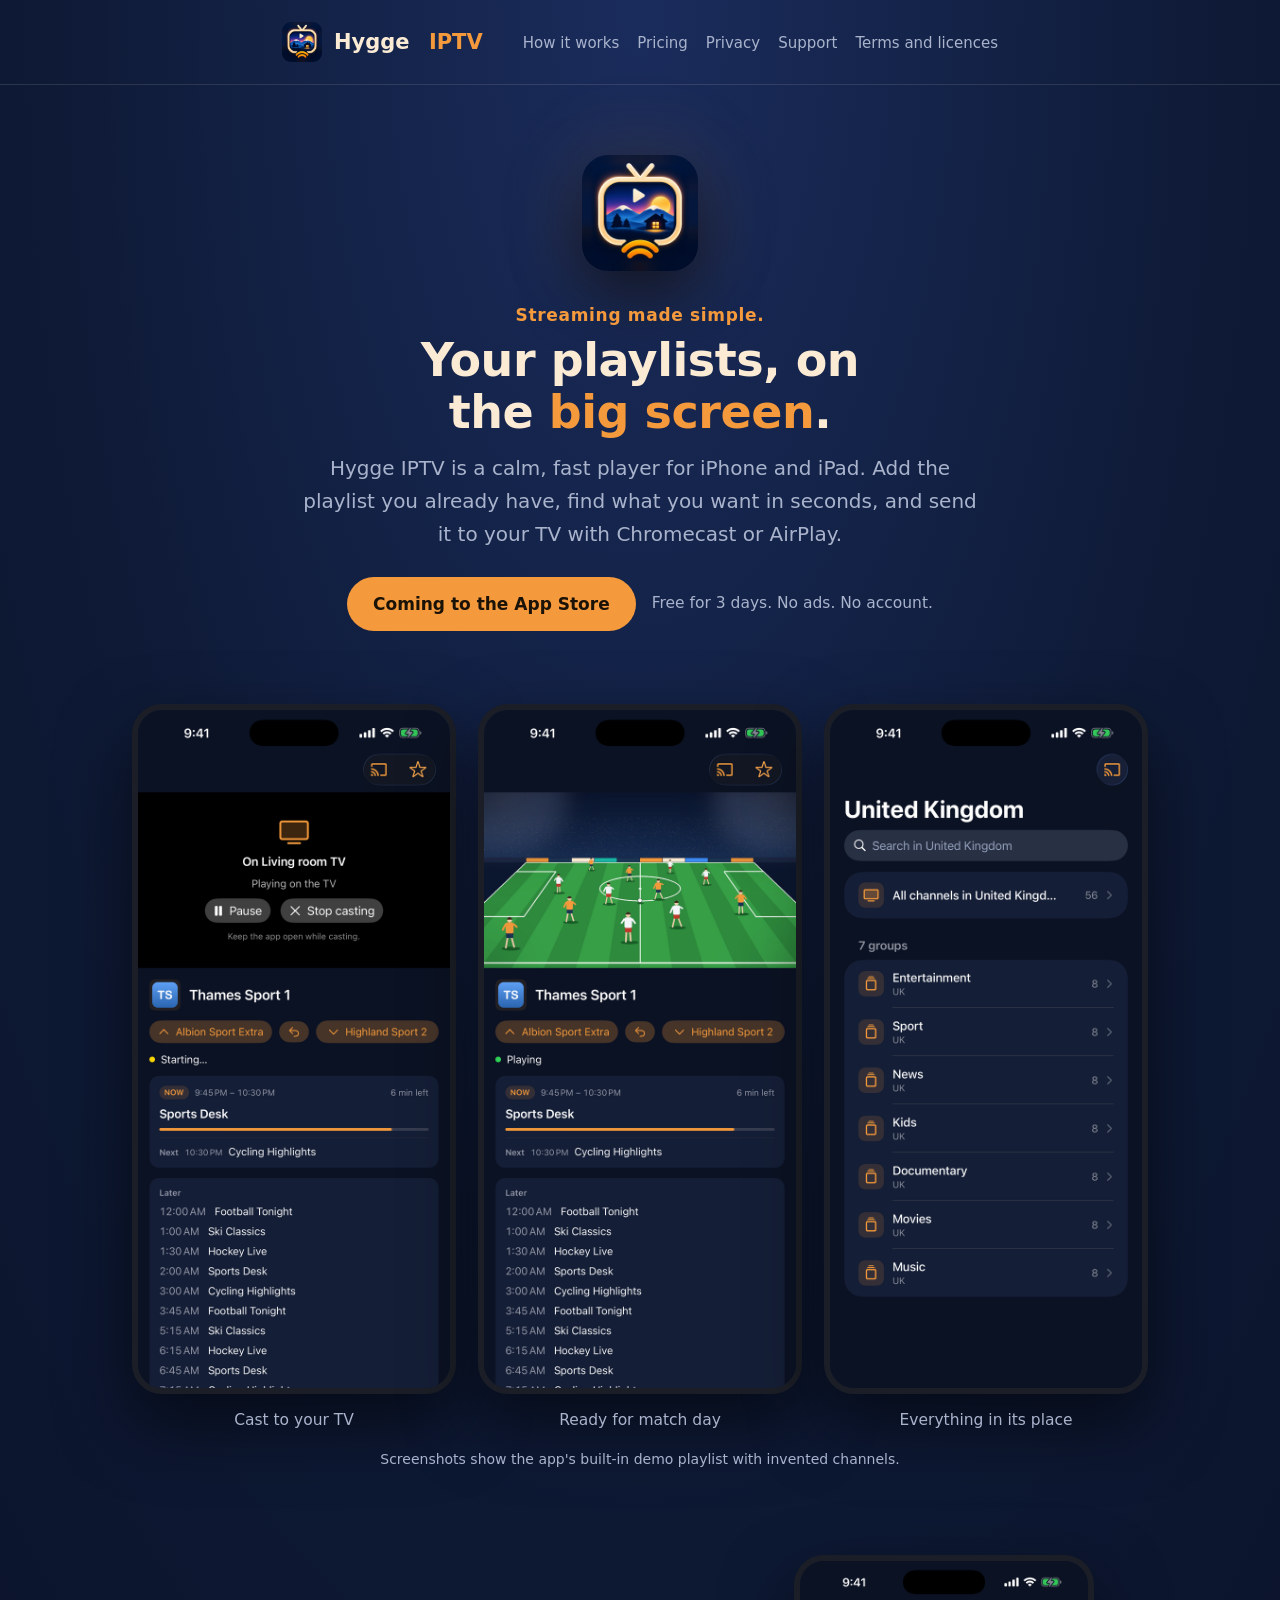
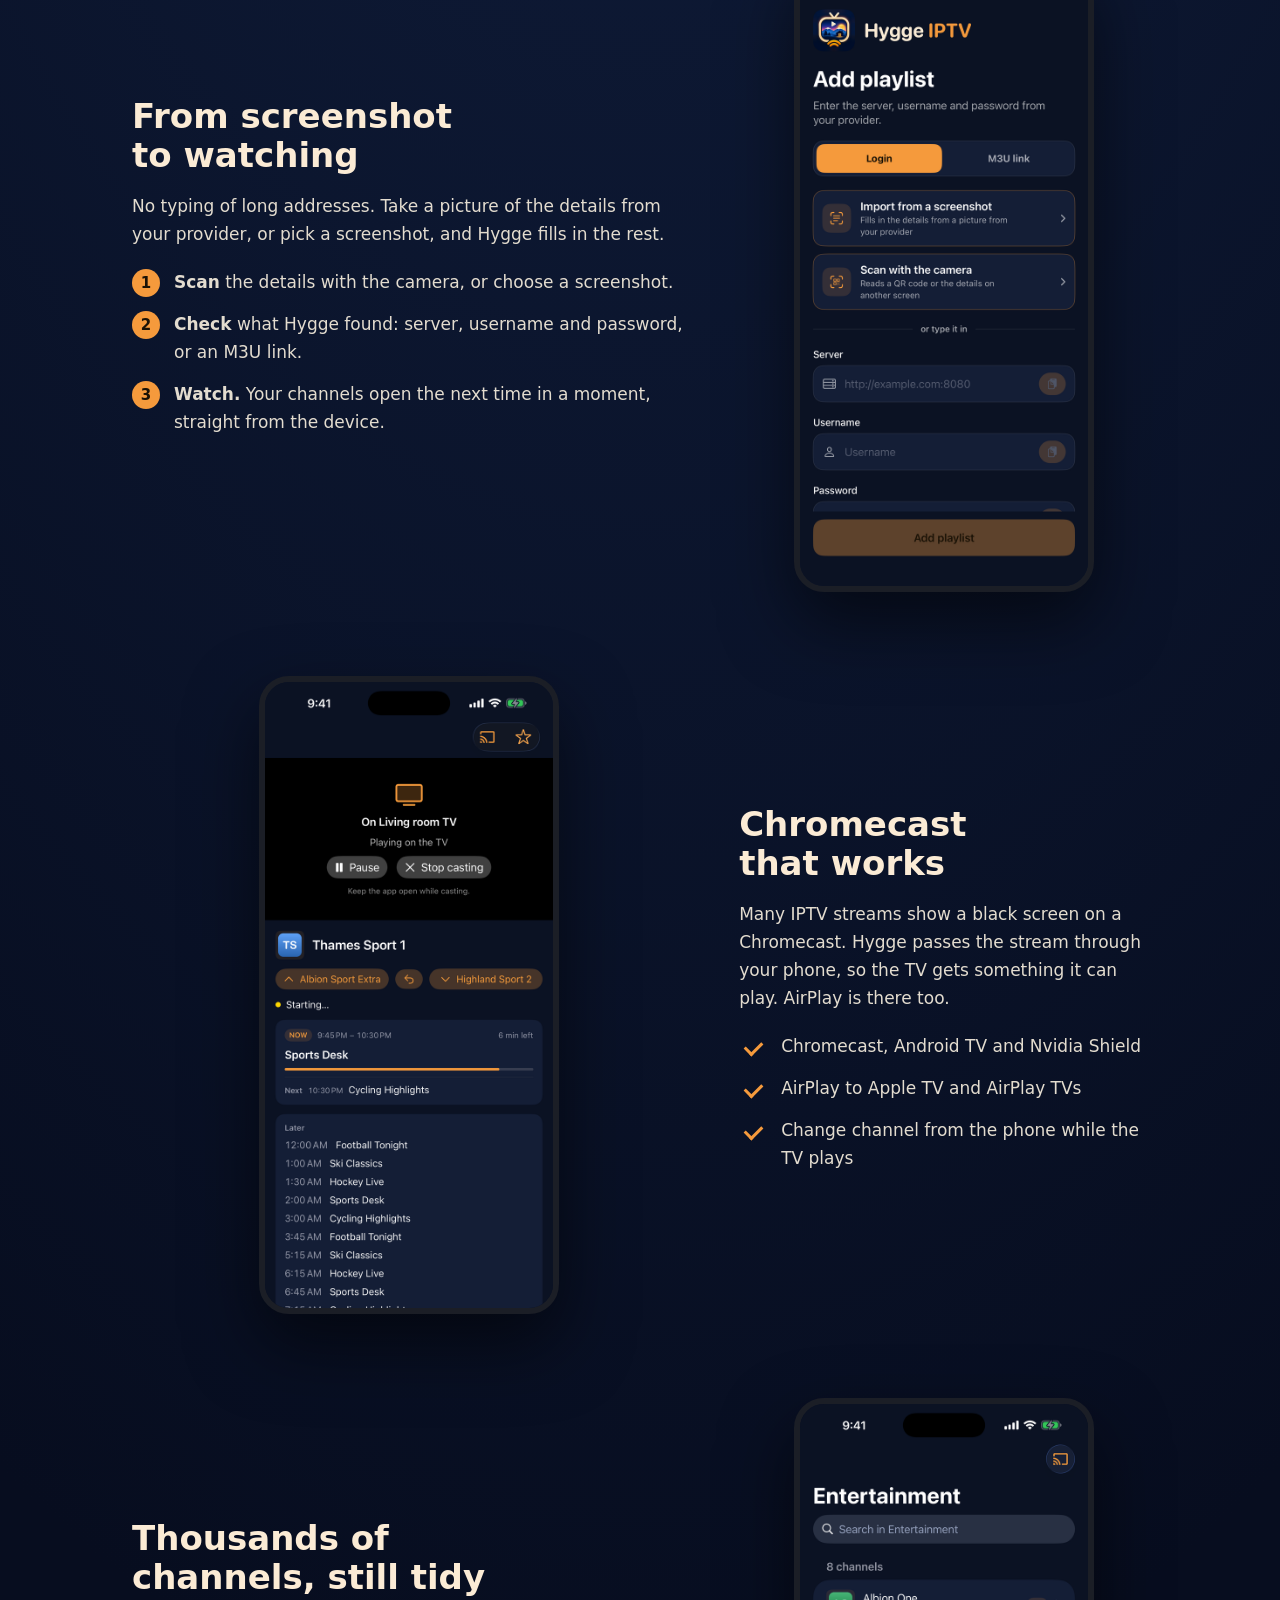
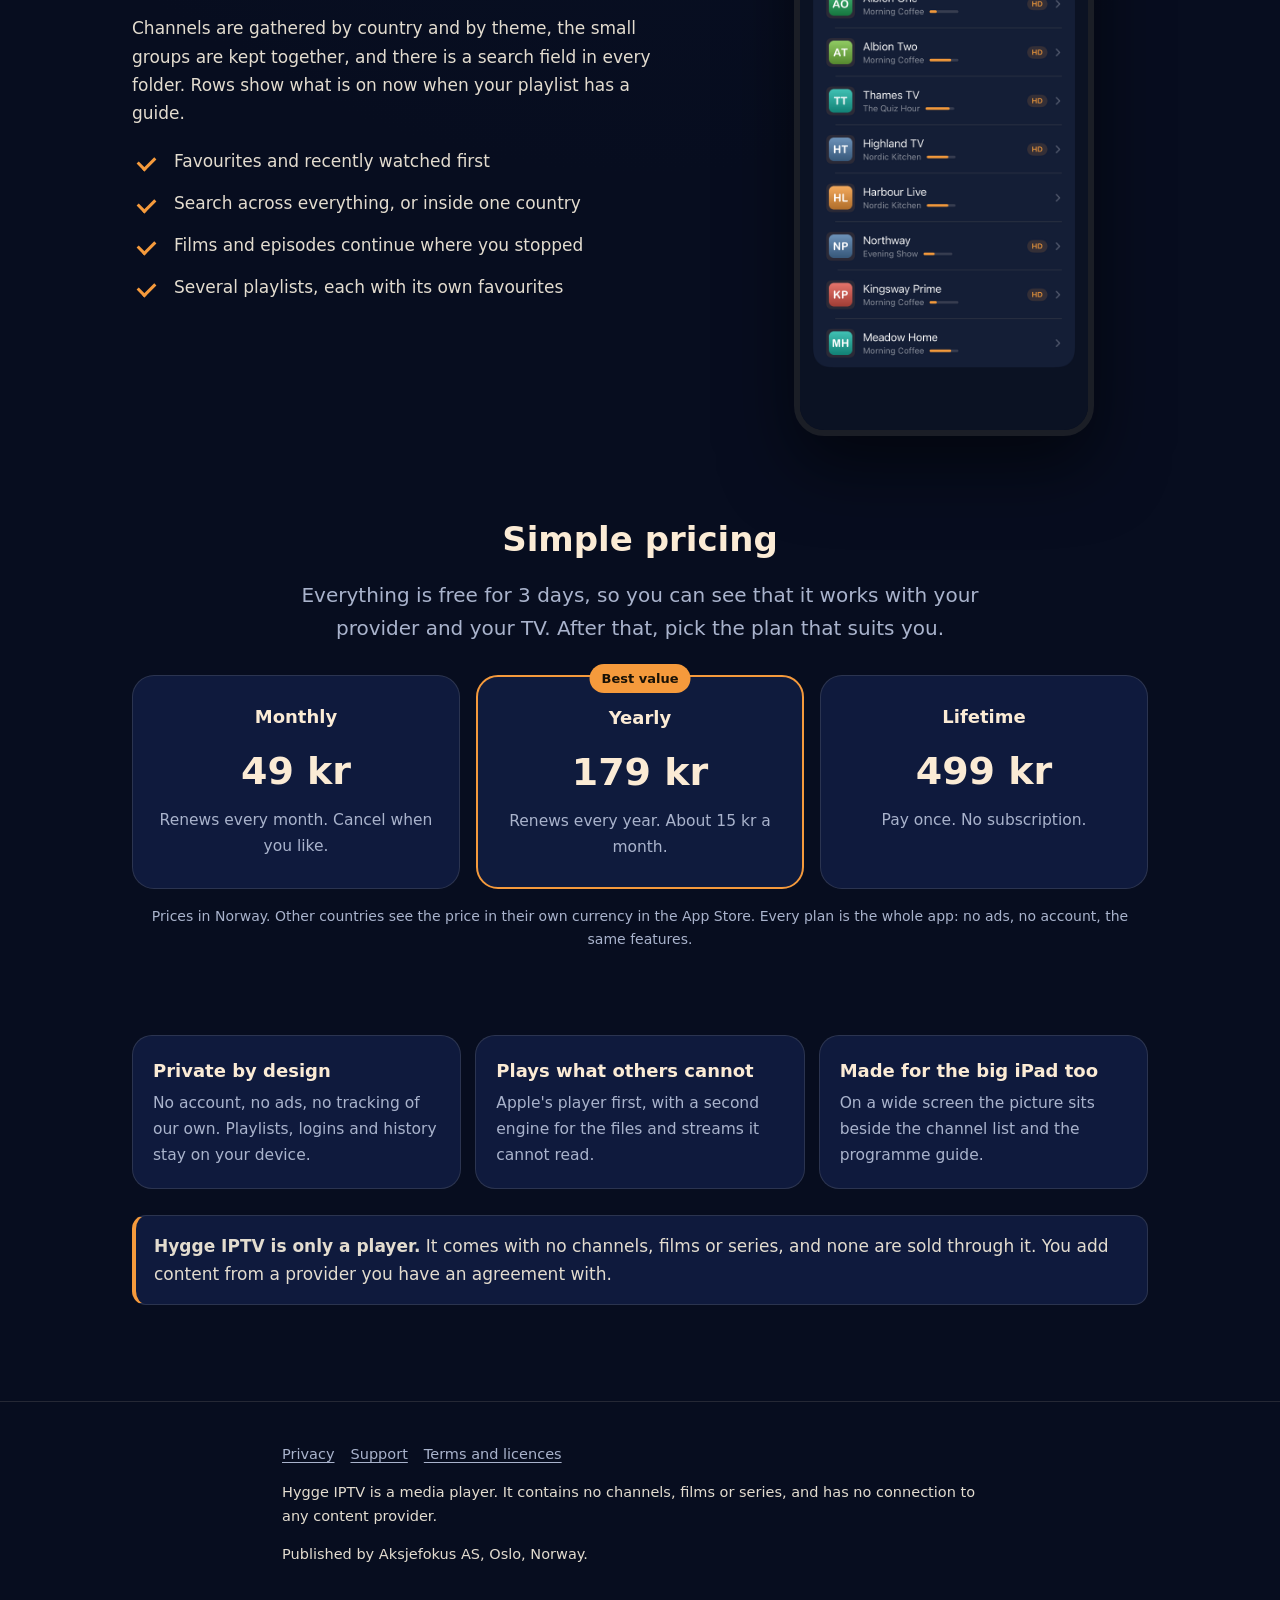
==== index.html @ 083edc0f "Product page with screenshots, setup, casting and pricing; privacy page lists every connection" ====
<!doctype html>
<html lang="en">
<head>
<meta charset="utf-8">
<meta name="viewport" content="width=device-width, initial-scale=1">
<title>Hygge IPTV – IPTV player for iPhone and iPad with Chromecast and AirPlay</title>
<meta name="description" content="A calm, fast IPTV player for your own M3U playlists and provider logins. Chromecast that works, AirPlay, programme guide, import from a screenshot. Free for 3 days, no ads, no account.">
<meta name="theme-color" content="#0e1a36">
<link rel="icon" href="assets/favicon.png">
<link rel="apple-touch-icon" href="assets/apple-touch-icon.png">
<link rel="stylesheet" href="style.css">
</head>
<body>
<header><div class="wrap">
  <a class="brand" href="index.html"><img src="assets/icon-512.png" alt="">Hygge&nbsp;<span>IPTV</span></a>
  <nav><a href="index.html#setup">How it works</a><a href="index.html#pricing">Pricing</a><a href="privacy.html">Privacy</a><a href="support.html">Support</a><a href="terms.html">Terms and licences</a></nav>
</div></header>
<main><div class="wrap wide">
<section class="hero">
  <img class="appicon" src="assets/icon-512.png" alt="Hygge IPTV app icon: an old TV showing a cabin with a lit window under mountains">
  <p class="kicker">Streaming made simple.</p>
  <h1>Your playlists, on the <span>big screen</span>.</h1>
  <p class="lead">Hygge IPTV is a calm, fast player for iPhone and iPad. Add the playlist you already have, find what you want in seconds, and send it to your TV with Chromecast or AirPlay.</p>
  <p class="cta"><span class="button">Coming to the App Store</span><span class="aside">Free for 3 days. No ads. No account.</span></p>
</section>

<section class="phones" aria-label="Screenshots from the app">
  <figure><img src="assets/shots/cast.png" alt="The player while a channel is playing on a TV through Chromecast" loading="lazy"><figcaption>Cast to your TV</figcaption></figure>
  <figure><img src="assets/shots/player.png" alt="The player with what is on now, the channels before and after, and the programme list" loading="lazy"><figcaption>Ready for match day</figcaption></figure>
  <figure><img src="assets/shots/home.png" alt="The home screen with favourites, recently watched, countries and themes" loading="lazy"><figcaption>Everything in its place</figcaption></figure>
</section>
<p class="fineprint">Screenshots show the app's built-in demo playlist with invented channels.</p>

<section class="band" id="setup">
  <div class="text">
    <h2>From screenshot to watching</h2>
    <p>No typing of long addresses. Take a picture of the details from your provider, or pick a screenshot, and Hygge fills in the rest.</p>
    <ol class="steps">
      <li><strong>Scan</strong> the details with the camera, or choose a screenshot.</li>
      <li><strong>Check</strong> what Hygge found: server, username and password, or an M3U link.</li>
      <li><strong>Watch.</strong> Your channels open the next time in a moment, straight from the device.</li>
    </ol>
  </div>
  <figure class="phone"><img src="assets/shots/add.png" alt="The add-playlist screen with import from a screenshot and from the camera" loading="lazy"></figure>
</section>

<section class="band reverse" id="cast">
  <div class="text">
    <h2>Chromecast that works</h2>
    <p>Many IPTV streams show a black screen on a Chromecast. Hygge passes the stream through your phone, so the TV gets something it can play. AirPlay is there too.</p>
    <ul class="ticks">
      <li>Chromecast, Android TV and Nvidia Shield</li>
      <li>AirPlay to Apple TV and AirPlay TVs</li>
      <li>Change channel from the phone while the TV plays</li>
    </ul>
  </div>
  <figure class="phone"><img src="assets/shots/cast.png" alt="The cast panel: playing on the living room TV" loading="lazy"></figure>
</section>

<section class="band" id="find">
  <div class="text">
    <h2>Thousands of channels, still tidy</h2>
    <p>Channels are gathered by country and by theme, the small groups are kept together, and there is a search field in every folder. Rows show what is on now when your playlist has a guide.</p>
    <ul class="ticks">
      <li>Favourites and recently watched first</li>
      <li>Search across everything, or inside one country</li>
      <li>Films and episodes continue where you stopped</li>
      <li>Several playlists, each with its own favourites</li>
    </ul>
  </div>
  <figure class="phone"><img src="assets/shots/country.png" alt="A country folder with its groups and a search field" loading="lazy"></figure>
</section>

<section id="pricing">
  <h2 class="center">Simple pricing</h2>
  <p class="lead center">Everything is free for 3 days, so you can see that it works with your provider and your TV. After that, pick the plan that suits you.</p>
  <div class="plans">
    <div class="plan"><h3>Monthly</h3><p class="price">49 kr</p><p>Renews every month. Cancel when you like.</p></div>
    <div class="plan best"><span class="tag">Best value</span><h3>Yearly</h3><p class="price">179 kr</p><p>Renews every year. About 15 kr a month.</p></div>
    <div class="plan"><h3>Lifetime</h3><p class="price">499 kr</p><p>Pay once. No subscription.</p></div>
  </div>
  <p class="fineprint center">Prices in Norway. Other countries see the price in their own currency in the App Store. Every plan is the whole app: no ads, no account, the same features.</p>
</section>

<section class="cards">
  <div class="card"><h3>Private by design</h3><p>No account, no ads, no tracking of our own. Playlists, logins and history stay on your device.</p></div>
  <div class="card"><h3>Plays what others cannot</h3><p>Apple's player first, with a second engine for the files and streams it cannot read.</p></div>
  <div class="card"><h3>Made for the big iPad too</h3><p>On a wide screen the picture sits beside the channel list and the programme guide.</p></div>
</section>

<div class="note"><p><strong>Hygge IPTV is only a player.</strong> It comes with no channels, films or series, and none are sold through it. You add content from a provider you have an agreement with.</p></div>

</div></main>
<footer><div class="wrap">
  <p><a href="privacy.html">Privacy</a><a href="support.html">Support</a><a href="terms.html">Terms and licences</a></p>
  <p>Hygge IPTV is a media player. It contains no channels, films or series, and has no connection to any content provider.</p>
  <p>Published by Aksjefokus AS, Oslo, Norway.</p>
</div></footer>
</body>
</html>
---- style.css ----
/* Hygge IPTV website. Navy, cream and warm orange, as in the app icon. */
:root { --night: #070d1f; --navy: #0e1a36; --panel: #13224a; --cream: #fbebd5; --muted: #a9b3cc; --orange: #f59a3c; --line: rgba(251, 235, 213, 0.12); }
* { box-sizing: border-box; }
html { background: var(--night); }
body { margin: 0; color: var(--cream); background: radial-gradient(120% 70% at 50% 0%, #1a2c5c 0%, var(--navy) 38%, var(--night) 100%) no-repeat, var(--night);
       font: 17px/1.65 ui-rounded, "SF Pro Rounded", system-ui, -apple-system, "Segoe UI", Roboto, sans-serif; min-height: 100vh; }
a { color: var(--orange); text-decoration-thickness: 1px; text-underline-offset: 3px; }
.wrap { max-width: 760px; margin: 0 auto; padding: 0 22px; }
header { padding: 22px 0; border-bottom: 1px solid var(--line); }
header .wrap { display: flex; align-items: center; gap: 14px; flex-wrap: wrap; }
.brand { display: flex; align-items: center; gap: 12px; text-decoration: none; color: var(--cream); font-weight: 800; font-size: 21px; margin-right: auto; }
.brand img { width: 40px; height: 40px; border-radius: 22.5%; }
.brand span { color: var(--orange); }
nav a { color: var(--muted); text-decoration: none; margin-left: 18px; font-size: 15px; }
nav a:hover, nav a[aria-current] { color: var(--cream); }
main { padding: 44px 0 70px; }
h1 { font-size: clamp(32px, 6vw, 46px); line-height: 1.12; margin: 0 0 14px; letter-spacing: -0.01em; text-wrap: balance; }
h2 { font-size: 22px; margin: 38px 0 8px; }
p, li { color: #e3dccf; }
.lead { font-size: 20px; color: var(--muted); max-width: 34em; }
.hero { text-align: center; padding: 26px 0 8px; }
.hero img { width: 168px; height: 168px; border-radius: 22.5%; box-shadow: 0 24px 60px rgba(0, 0, 0, 0.55), 0 0 90px rgba(245, 154, 60, 0.16); }
.hero h1 span { color: var(--orange); }
.hero .lead { margin: 0 auto; }
.pill { display: inline-block; margin-top: 22px; padding: 9px 20px; border-radius: 999px; border: 1px solid var(--line); color: var(--muted); font-size: 15px; }
.cards { display: grid; grid-template-columns: repeat(auto-fit, minmax(220px, 1fr)); gap: 14px; margin-top: 40px; }
.card { background: rgba(19, 34, 74, 0.7); border: 1px solid var(--line); border-radius: 20px; padding: 20px; }
.card h3 { margin: 0 0 6px; font-size: 18px; color: var(--cream); }
.card p { margin: 0; font-size: 15.5px; color: var(--muted); }
.note { background: rgba(19, 34, 74, 0.7); border: 1px solid var(--line); border-left: 4px solid var(--orange); border-radius: 14px; padding: 16px 18px; margin: 26px 0; }
.note p { margin: 0; }
footer { border-top: 1px solid var(--line); padding: 26px 0 40px; color: var(--muted); font-size: 14.5px; }
footer a { color: var(--muted); margin-right: 16px; }
.updated { color: var(--muted); font-size: 15px; }

/* Product page */
.wide { max-width: 1060px; }
.hero .appicon { width: 116px; height: 116px; }
.kicker { color: var(--orange); font-weight: 700; letter-spacing: 0.04em; margin: 22px 0 6px; }
.hero h1 { max-width: 15em; margin-left: auto; margin-right: auto; }
.cta { margin-top: 26px; display: flex; gap: 16px; align-items: center; justify-content: center; flex-wrap: wrap; }
.button { background: var(--orange); color: #1a1206; font-weight: 800; padding: 13px 26px; border-radius: 999px; }
.aside { color: var(--muted); font-size: 15.5px; }
.center { text-align: center; margin-left: auto; margin-right: auto; }
.fineprint { color: var(--muted); font-size: 14px; }
.phones { display: grid; grid-template-columns: repeat(3, 1fr); gap: 22px; margin: 48px 0 10px; }
.phones figure, .phone { margin: 0; text-align: center; }
.phones img, .phone img { width: 100%; height: auto; border-radius: 30px; border: 6px solid #1b1e26; background: #1b1e26;
  box-shadow: 0 30px 70px rgba(0, 0, 0, 0.55); display: block; }
.phones figcaption { margin-top: 14px; color: var(--muted); font-size: 15.5px; }
.phones + .fineprint { text-align: center; }
section[id], .cards { margin-top: 84px; }
.band { display: grid; grid-template-columns: 1.15fr 0.85fr; gap: 54px; align-items: center; }
.band.reverse .text { order: 2; }
.band h2, #pricing h2 { font-size: clamp(26px, 4vw, 34px); line-height: 1.15; margin: 0 0 12px; text-wrap: balance; }
.band .phone { max-width: 300px; justify-self: center; }
.steps, .ticks { padding: 0; margin: 20px 0 0; list-style: none; }
.steps { counter-reset: step; }
.steps li, .ticks li { position: relative; padding-left: 42px; margin-bottom: 14px; }
.steps li::before { counter-increment: step; content: counter(step); position: absolute; left: 0; top: 1px; width: 28px; height: 28px; border-radius: 50%;
  background: var(--orange); color: #1a1206; font-weight: 800; font-size: 15px; display: grid; place-items: center; }
.ticks li::before { content: ""; position: absolute; left: 6px; top: 9px; width: 14px; height: 8px; border-left: 3px solid var(--orange); border-bottom: 3px solid var(--orange); transform: rotate(-45deg); }
.plans { display: grid; grid-template-columns: repeat(3, 1fr); gap: 16px; margin: 30px 0 16px; }
.plan { position: relative; background: rgba(19, 34, 74, 0.7); border: 1px solid var(--line); border-radius: 22px; padding: 26px 22px; text-align: center; }
.plan.best { border: 2px solid var(--orange); }
.plan h3 { margin: 0; font-size: 18px; }
.plan .price { font-size: 38px; font-weight: 800; color: var(--cream); margin: 8px 0 6px; }
.plan p { margin: 0; color: var(--muted); font-size: 15.5px; }
.tag { position: absolute; top: -13px; left: 50%; transform: translateX(-50%); background: var(--orange); color: #1a1206; font-weight: 800; font-size: 13px; padding: 4px 12px; border-radius: 999px; white-space: nowrap; }
@media (max-width: 760px) {
  .phones { grid-template-columns: 1fr 1fr; }
  .phones figure:nth-child(3) { display: none; }
  .band, .band.reverse { grid-template-columns: 1fr; gap: 28px; }
  .band.reverse .text { order: 0; }
  .plans { grid-template-columns: 1fr; }
  section[id], .cards { margin-top: 60px; }
  nav a { margin-left: 12px; font-size: 14px; }
}
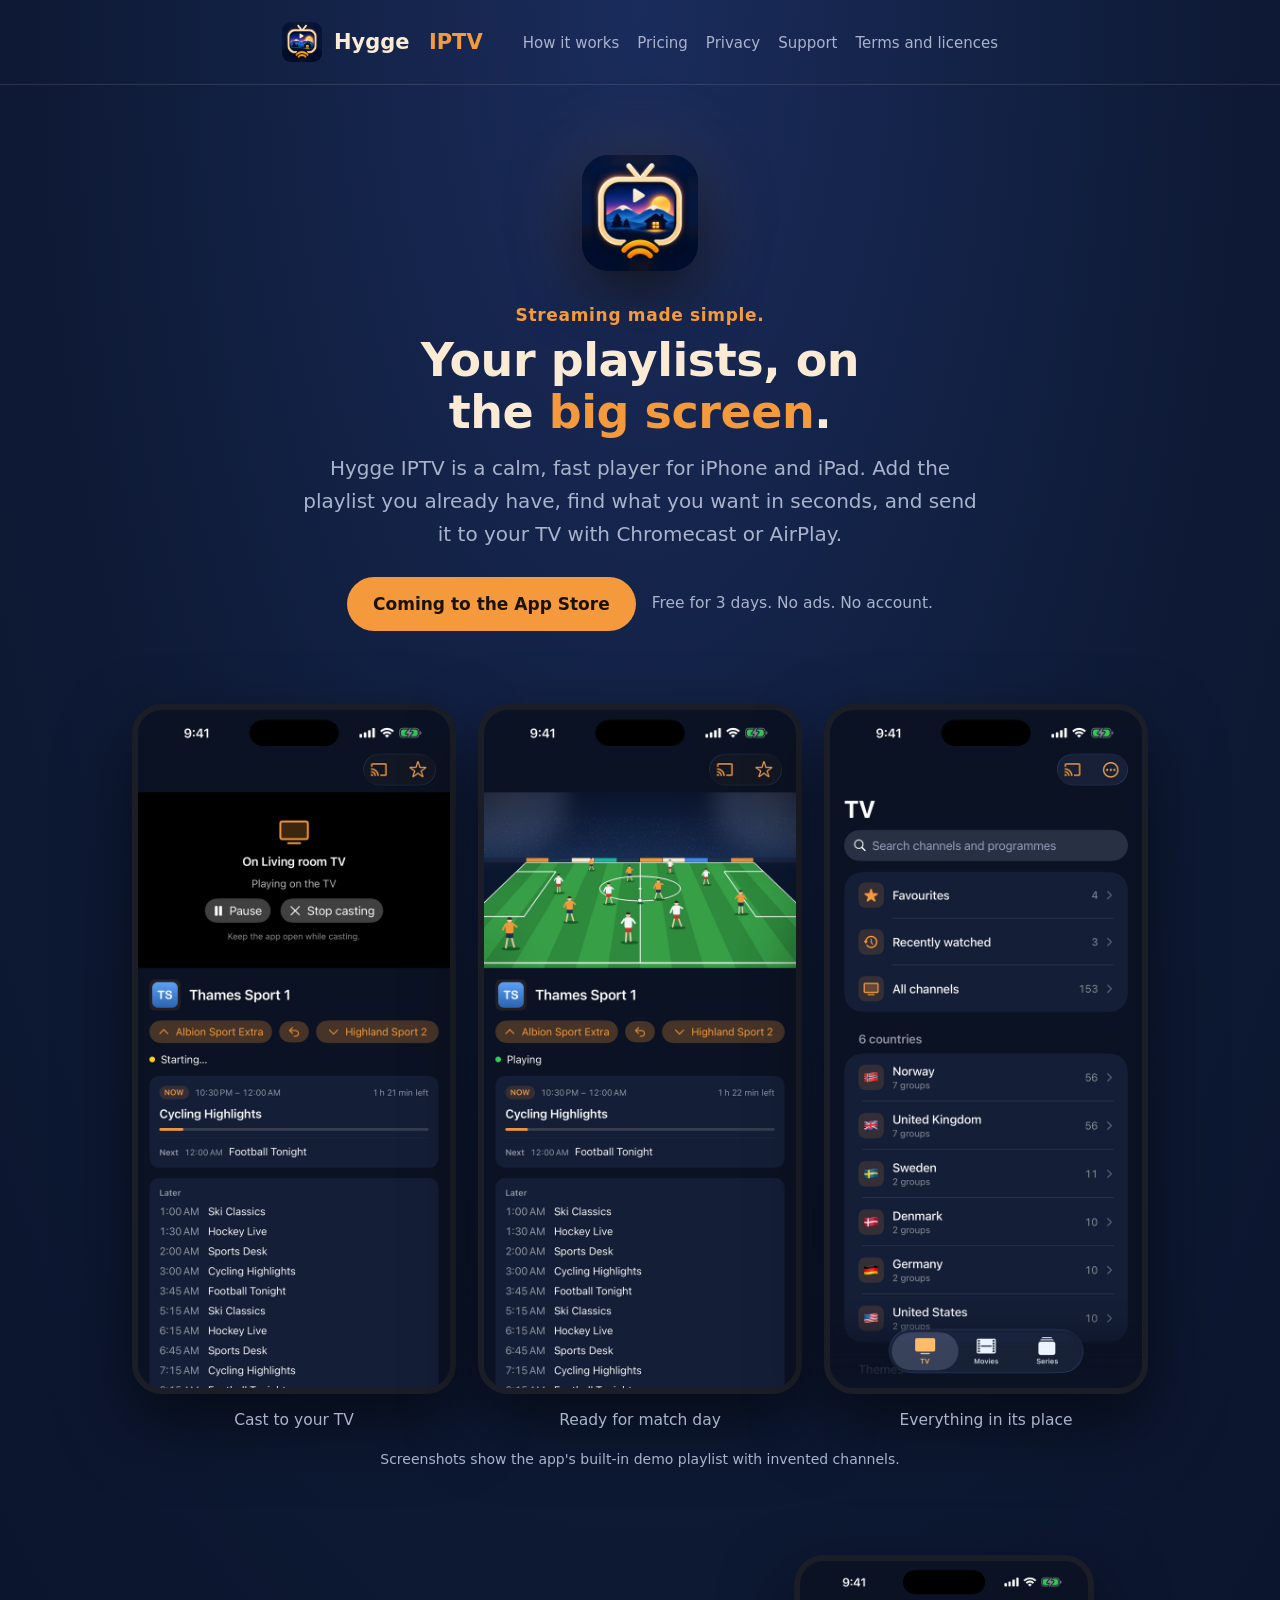
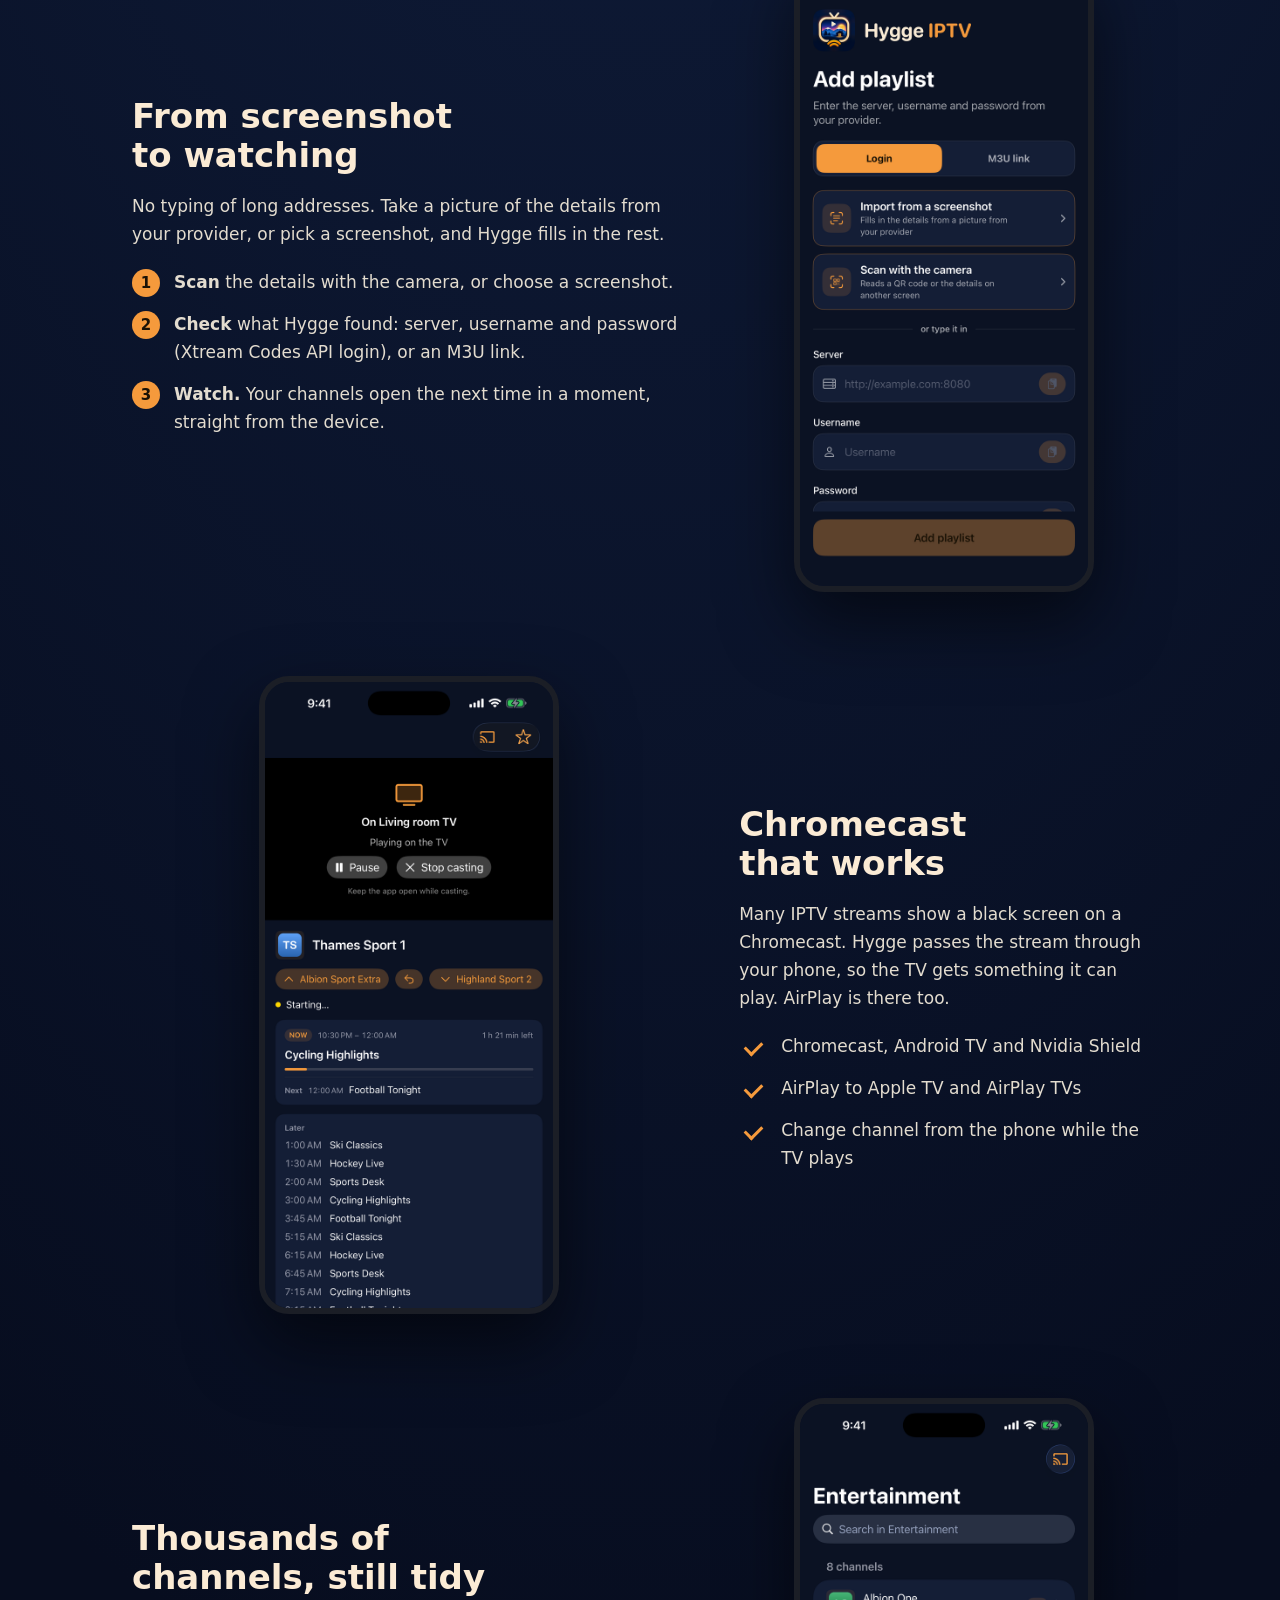
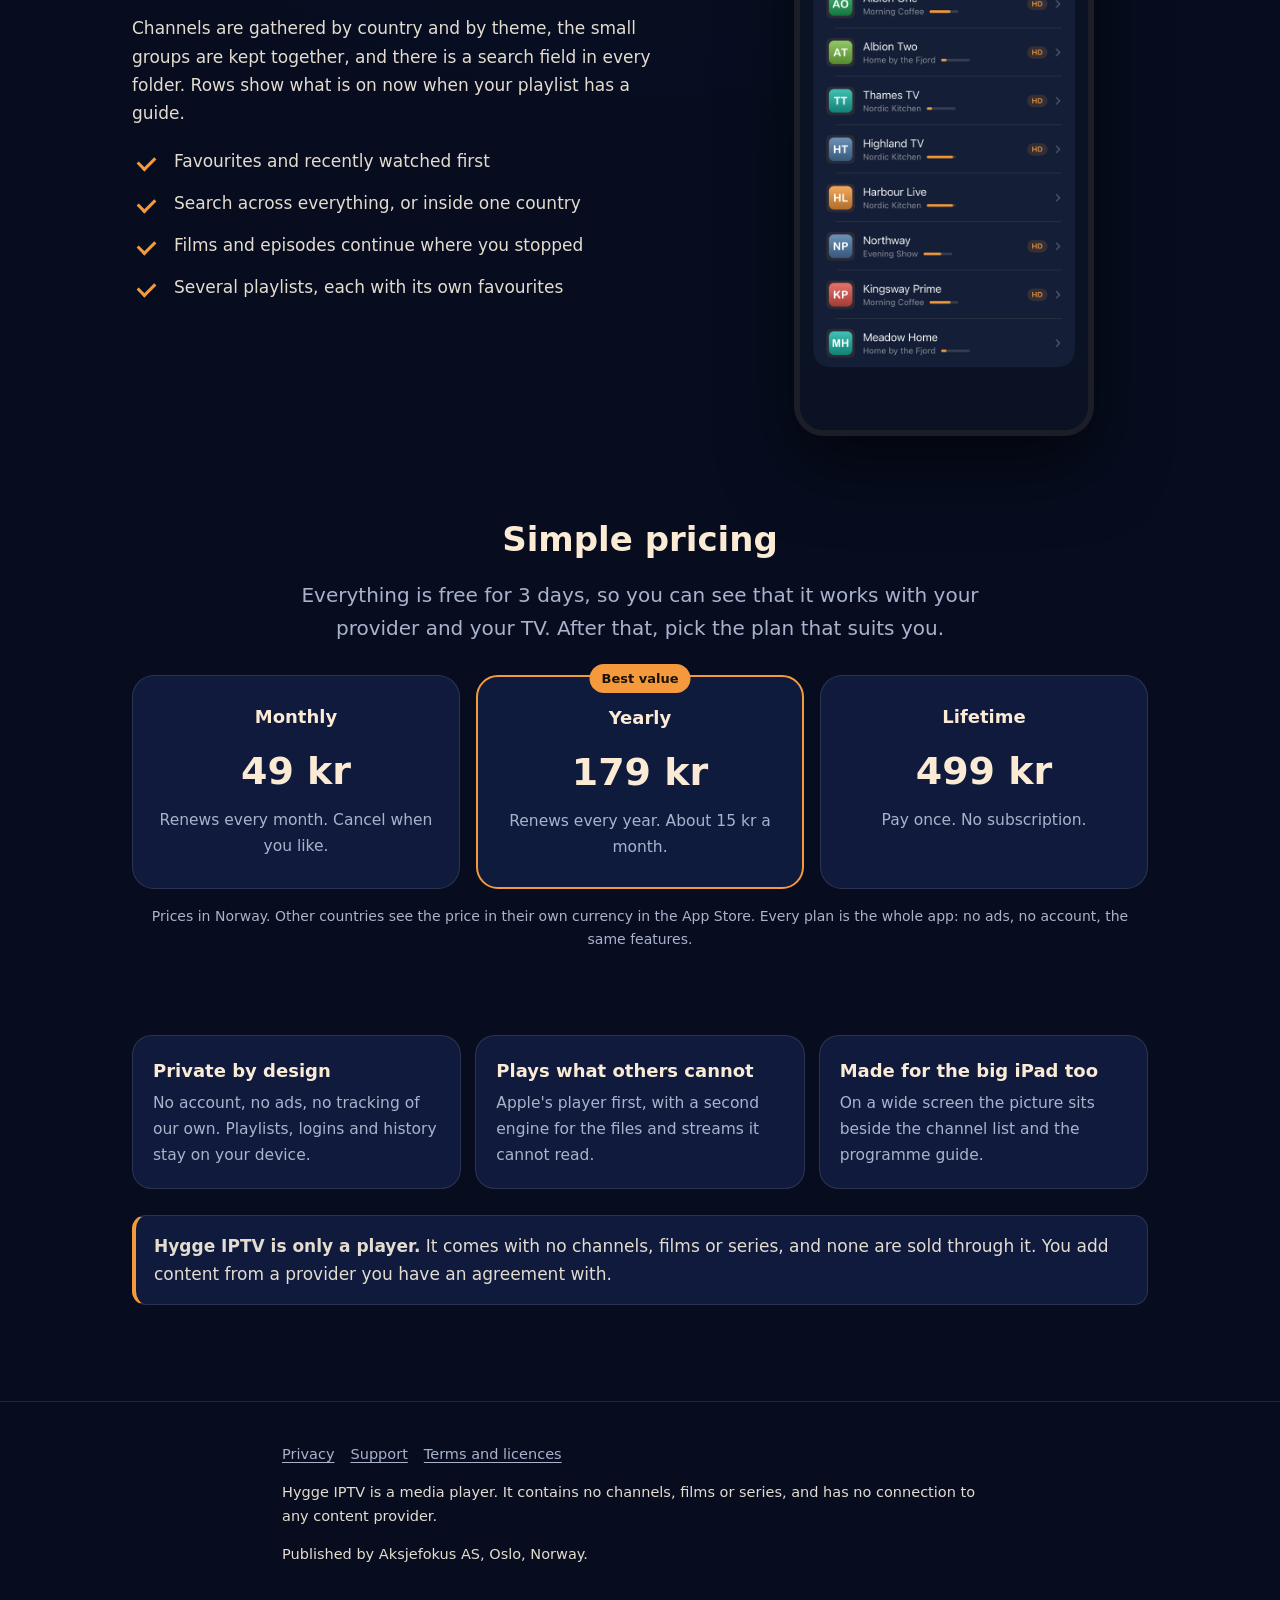
==== commit da233426: "Xtream Codes API named as a compatible login format Co-Authored-By: Claude Fable 5.2 <noreply@anthro" ====
--- a/index.html
+++ b/index.html
@@ -4,8 +4,46 @@
 <meta charset="utf-8">
 <meta name="viewport" content="width=device-width, initial-scale=1">
 <title>Hygge IPTV – IPTV player for iPhone and iPad with Chromecast and AirPlay</title>
-<meta name="description" content="A calm, fast IPTV player for your own M3U playlists and provider logins. Chromecast that works, AirPlay, programme guide, import from a screenshot. Free for 3 days, no ads, no account.">
+<meta name="description" content="A calm, fast IPTV player for your own M3U playlists and Xtream Codes API logins. Chromecast that works, AirPlay, programme guide, import from a screenshot. Free for 3 days, no ads, no account.">
 <meta name="theme-color" content="#0e1a36">
+<link rel="canonical" href="https://hyggeiptv.app/">
+<meta property="og:type" content="website">
+<meta property="og:site_name" content="Hygge IPTV">
+<meta property="og:title" content="Hygge IPTV – IPTV player for iPhone and iPad with Chromecast and AirPlay">
+<meta property="og:description" content="A calm, fast IPTV player for your own M3U playlists and Xtream Codes API logins. Chromecast that works, AirPlay, programme guide, import from a screenshot. Free for 3 days, no ads, no account.">
+<meta property="og:url" content="https://hyggeiptv.app/">
+<meta property="og:image" content="https://hyggeiptv.app/assets/share.png">
+<meta property="og:image:width" content="1200">
+<meta property="og:image:height" content="630">
+<meta name="twitter:card" content="summary_large_image">
+<meta name="twitter:title" content="Hygge IPTV – IPTV player for iPhone and iPad with Chromecast and AirPlay">
+<meta name="twitter:description" content="A calm, fast IPTV player for your own M3U playlists and Xtream Codes API logins. Chromecast that works, AirPlay, programme guide, import from a screenshot. Free for 3 days, no ads, no account.">
+<meta name="twitter:image" content="https://hyggeiptv.app/assets/share.png">
+<script type="application/ld+json">
+{
+  "@context": "https://schema.org",
+  "@type": "MobileApplication",
+  "name": "Hygge IPTV",
+  "description": "A media player for your own IPTV playlists (M3U links and Xtream Codes API logins) on iPhone and iPad, with Chromecast and AirPlay. It contains no channels, films or series.",
+  "applicationCategory": "EntertainmentApplication",
+  "operatingSystem": "iOS, iPadOS",
+  "url": "https://hyggeiptv.app/",
+  "image": "https://hyggeiptv.app/assets/icon-512.png",
+  "offers": {
+    "@type": "AggregateOffer",
+    "priceCurrency": "NOK",
+    "lowPrice": "49",
+    "highPrice": "499",
+    "offerCount": "3"
+  },
+  "publisher": {
+    "@type": "Organization",
+    "name": "Aksjefokus AS",
+    "url": "https://hyggeiptv.app/",
+    "email": "support@hyggeiptv.app"
+  }
+}
+</script>
 <link rel="icon" href="assets/favicon.png">
 <link rel="apple-touch-icon" href="assets/apple-touch-icon.png">
 <link rel="stylesheet" href="style.css">
@@ -37,7 +75,7 @@
     <p>No typing of long addresses. Take a picture of the details from your provider, or pick a screenshot, and Hygge fills in the rest.</p>
     <ol class="steps">
       <li><strong>Scan</strong> the details with the camera, or choose a screenshot.</li>
-      <li><strong>Check</strong> what Hygge found: server, username and password, or an M3U link.</li>
+      <li><strong>Check</strong> what Hygge found: server, username and password (Xtream Codes API login), or an M3U link.</li>
       <li><strong>Watch.</strong> Your channels open the next time in a moment, straight from the device.</li>
     </ol>
   </div>
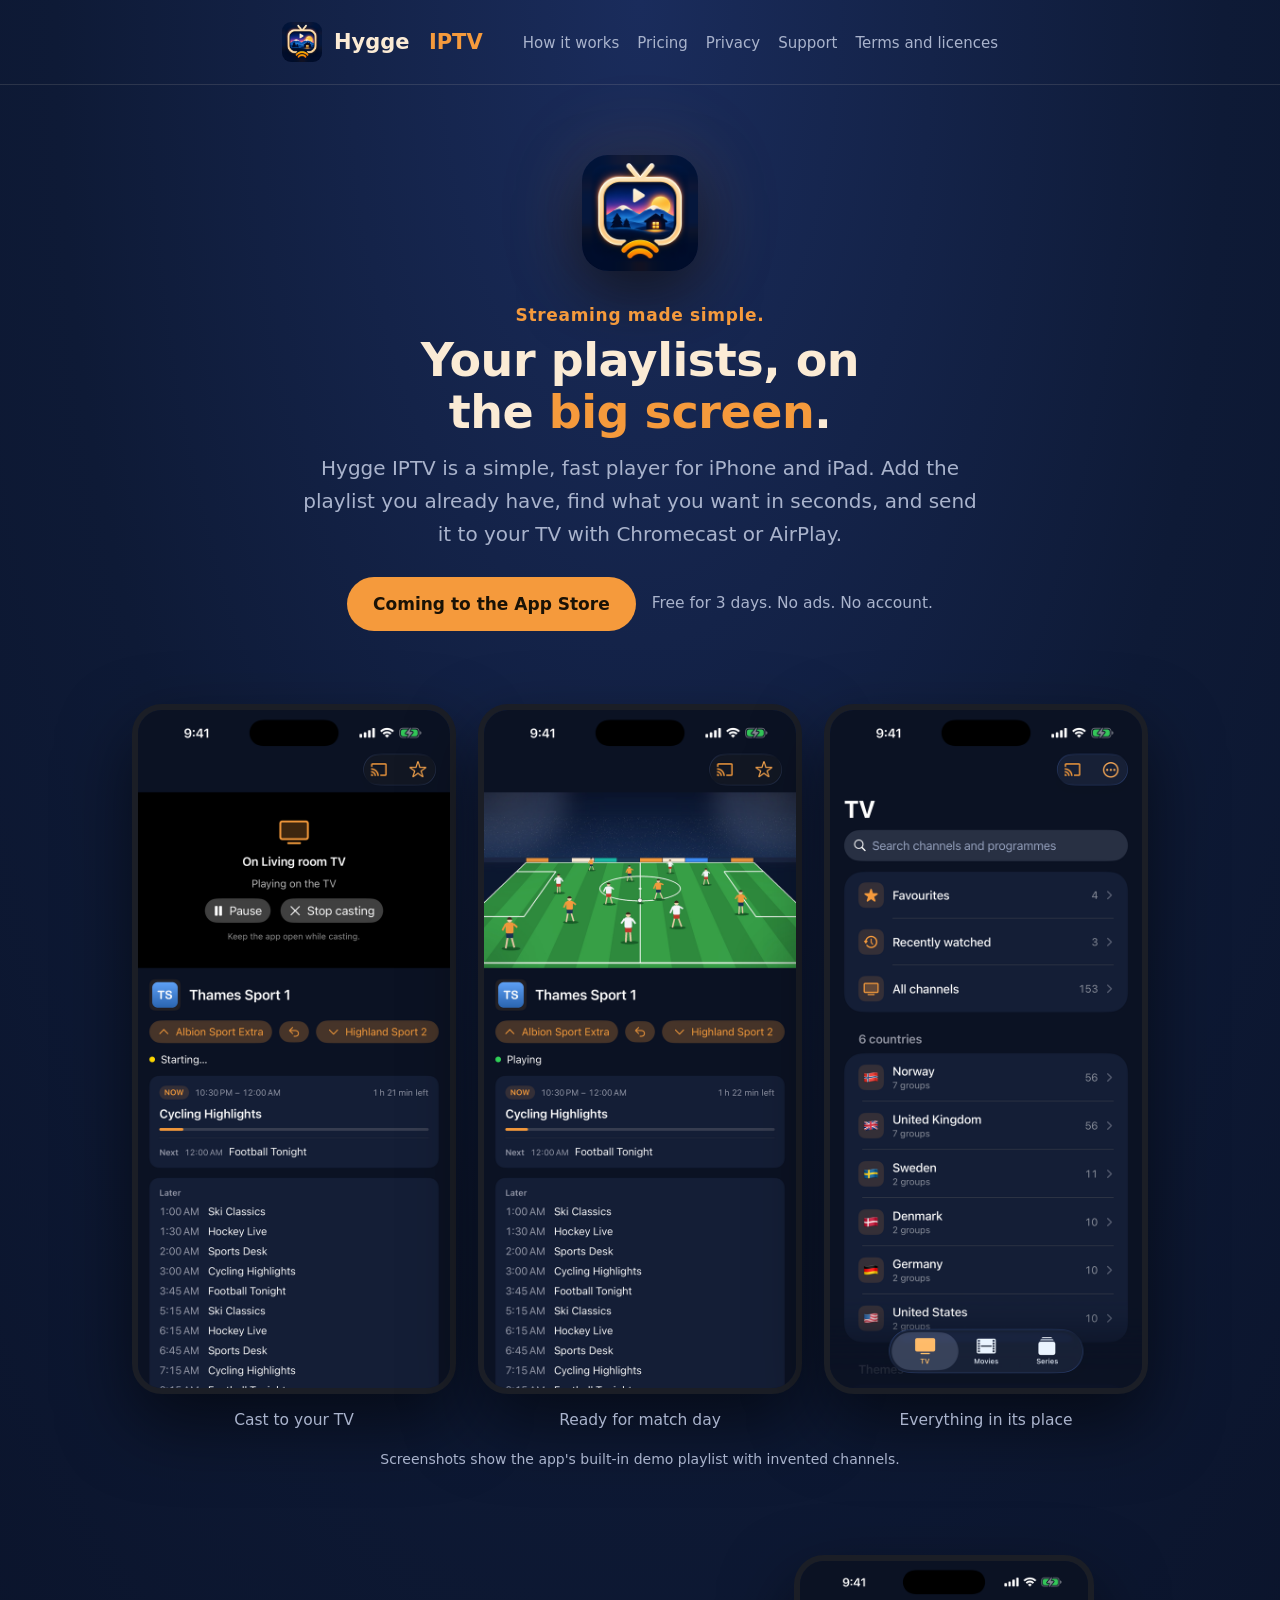
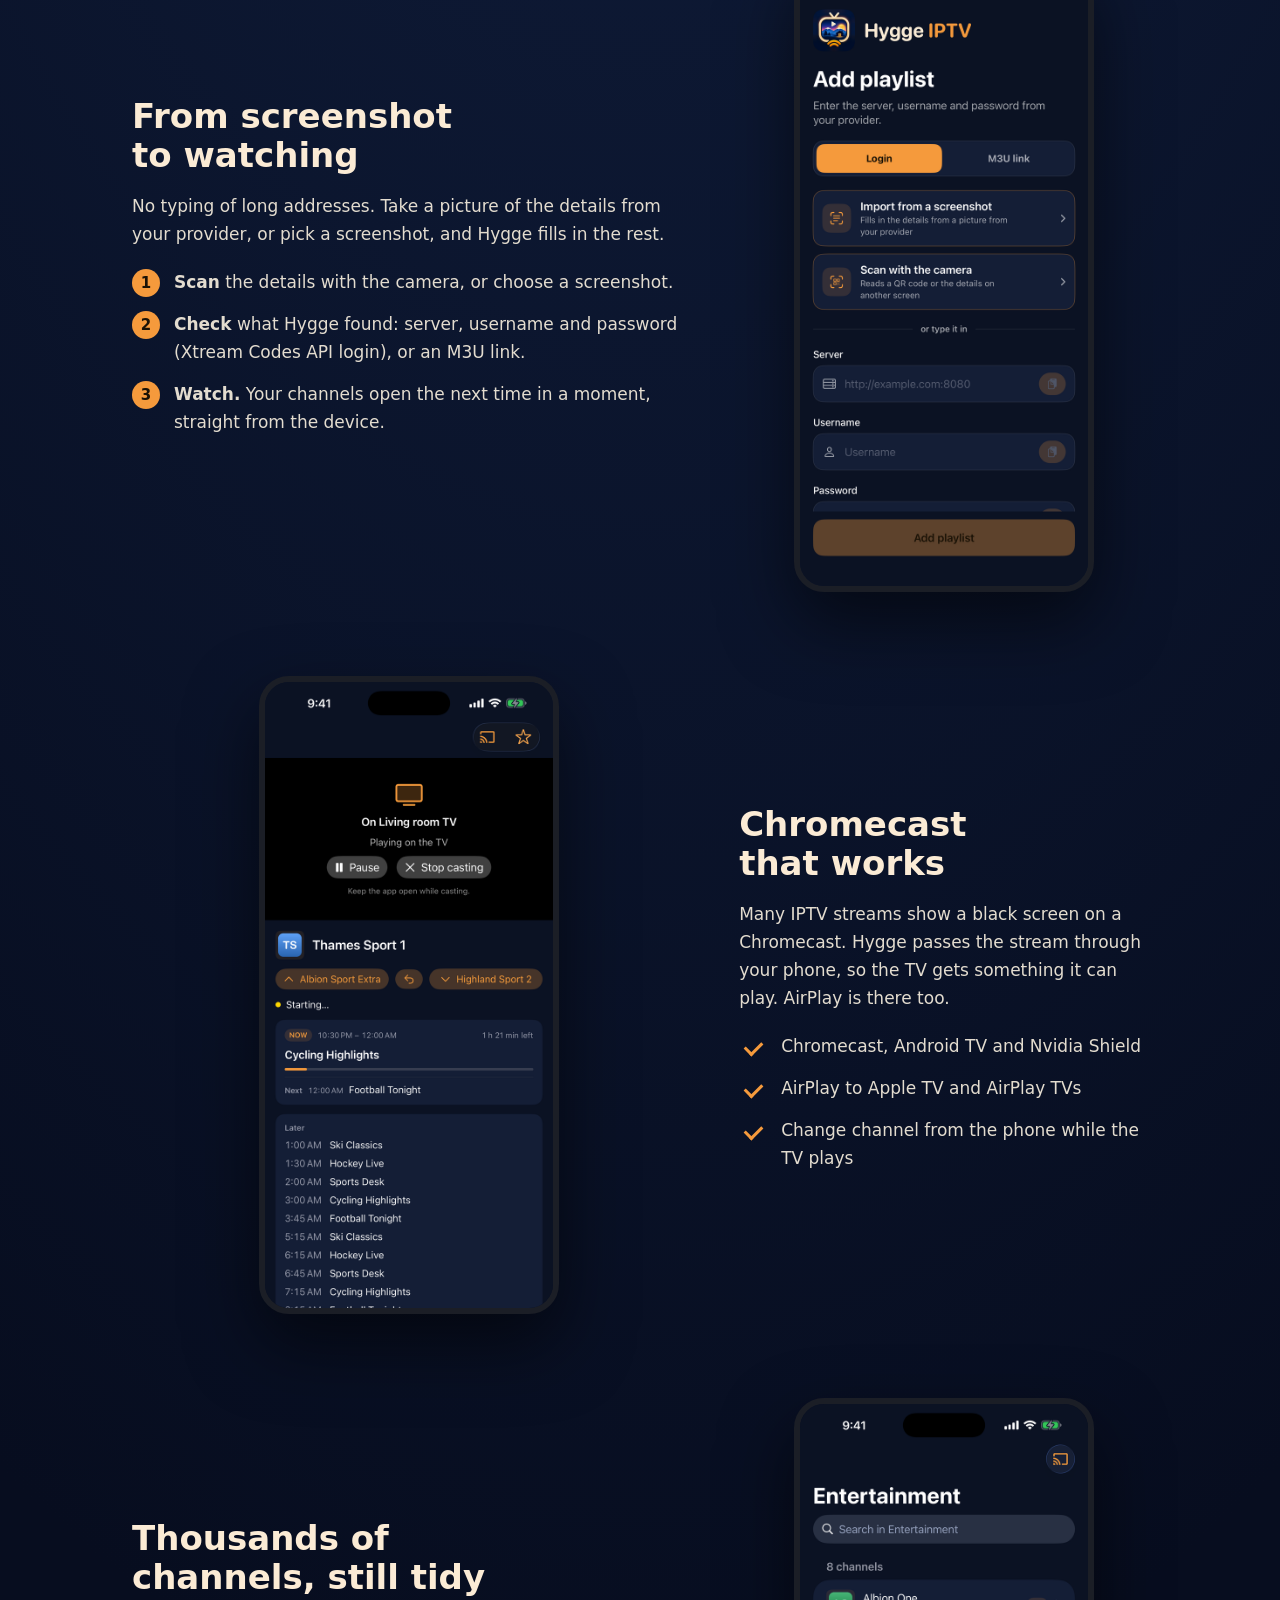
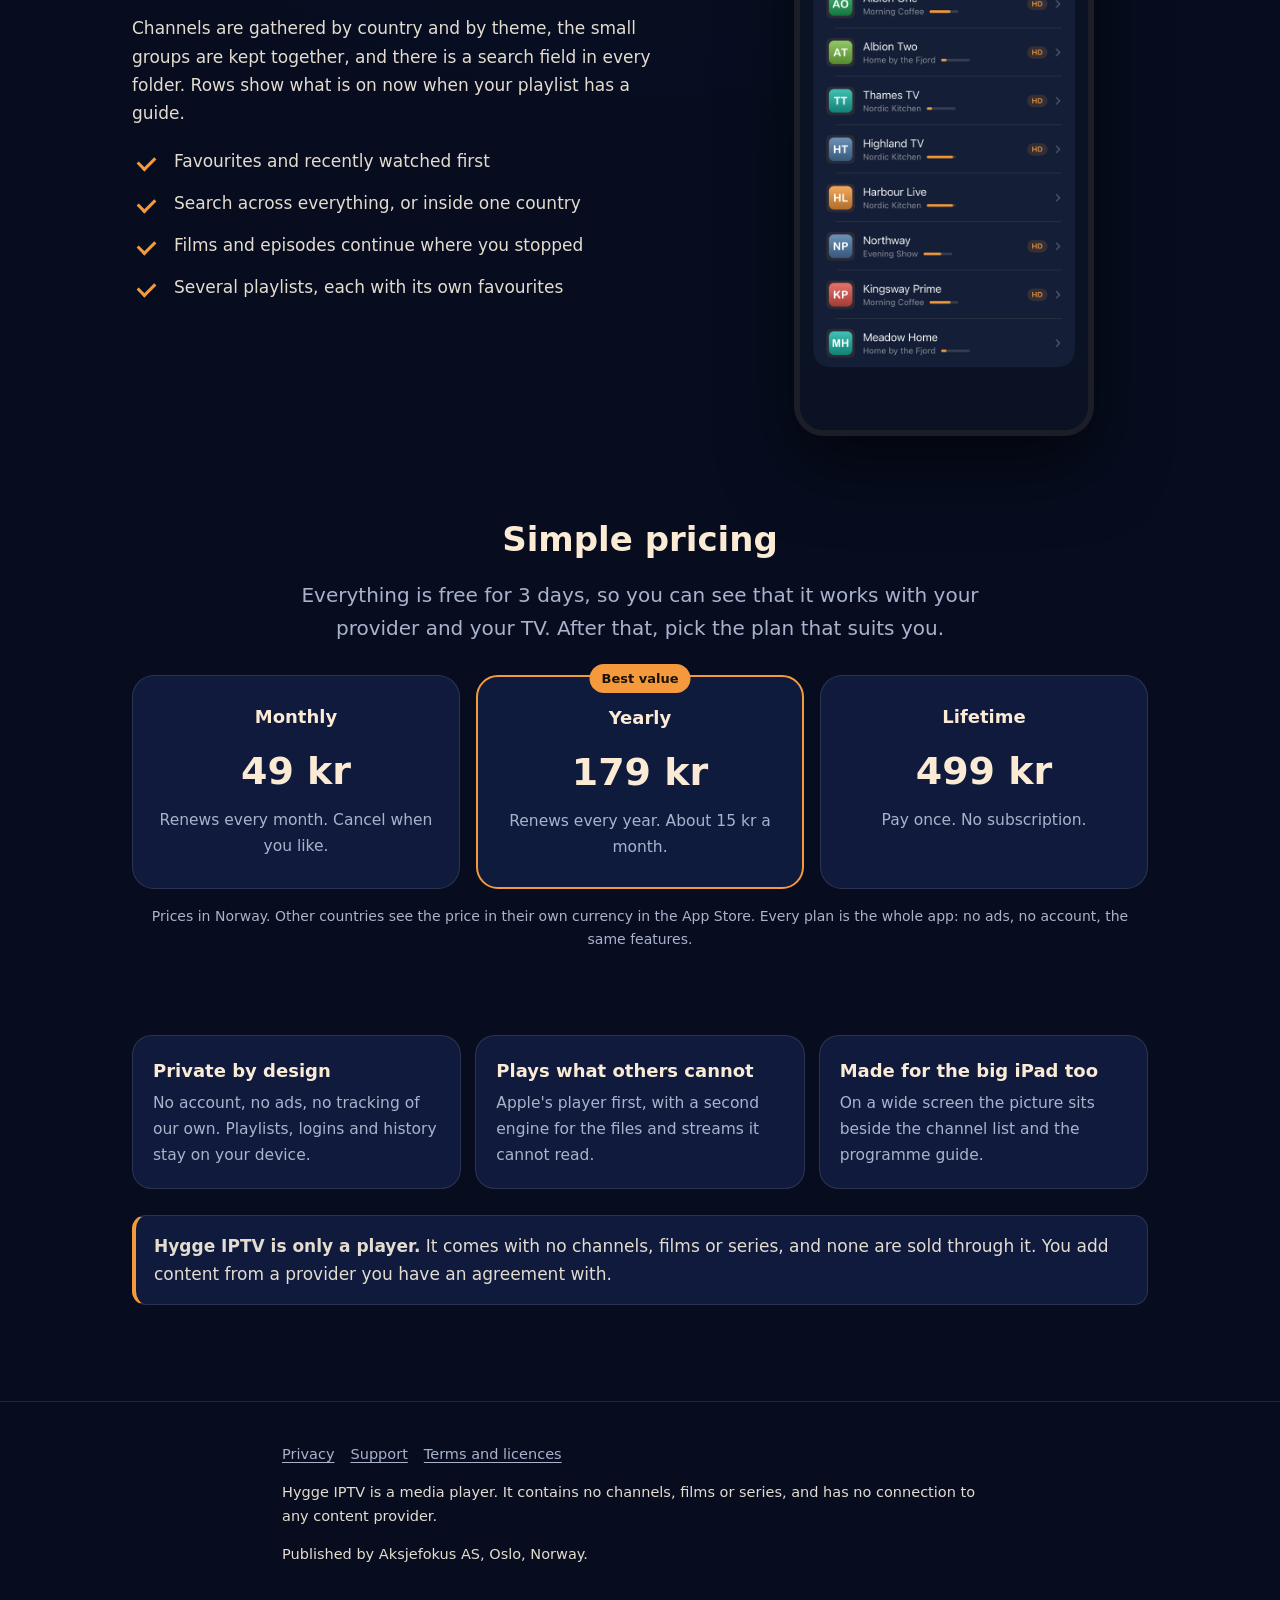
==== commit 8afb007a: "Simple, fast instead of calm, fast Co-Authored-By: Claude Fable 5.2 <noreply@anthropic.com>" ====
--- a/index.html
+++ b/index.html
@@ -4,20 +4,20 @@
 <meta charset="utf-8">
 <meta name="viewport" content="width=device-width, initial-scale=1">
 <title>Hygge IPTV – IPTV player for iPhone and iPad with Chromecast and AirPlay</title>
-<meta name="description" content="A calm, fast IPTV player for your own M3U playlists and Xtream Codes API logins. Chromecast that works, AirPlay, programme guide, import from a screenshot. Free for 3 days, no ads, no account.">
+<meta name="description" content="A simple, fast IPTV player for your own M3U playlists and Xtream Codes API logins. Chromecast that works, AirPlay, programme guide, import from a screenshot. Free for 3 days, no ads, no account.">
 <meta name="theme-color" content="#0e1a36">
 <link rel="canonical" href="https://hyggeiptv.app/">
 <meta property="og:type" content="website">
 <meta property="og:site_name" content="Hygge IPTV">
 <meta property="og:title" content="Hygge IPTV – IPTV player for iPhone and iPad with Chromecast and AirPlay">
-<meta property="og:description" content="A calm, fast IPTV player for your own M3U playlists and Xtream Codes API logins. Chromecast that works, AirPlay, programme guide, import from a screenshot. Free for 3 days, no ads, no account.">
+<meta property="og:description" content="A simple, fast IPTV player for your own M3U playlists and Xtream Codes API logins. Chromecast that works, AirPlay, programme guide, import from a screenshot. Free for 3 days, no ads, no account.">
 <meta property="og:url" content="https://hyggeiptv.app/">
 <meta property="og:image" content="https://hyggeiptv.app/assets/share.png">
 <meta property="og:image:width" content="1200">
 <meta property="og:image:height" content="630">
 <meta name="twitter:card" content="summary_large_image">
 <meta name="twitter:title" content="Hygge IPTV – IPTV player for iPhone and iPad with Chromecast and AirPlay">
-<meta name="twitter:description" content="A calm, fast IPTV player for your own M3U playlists and Xtream Codes API logins. Chromecast that works, AirPlay, programme guide, import from a screenshot. Free for 3 days, no ads, no account.">
+<meta name="twitter:description" content="A simple, fast IPTV player for your own M3U playlists and Xtream Codes API logins. Chromecast that works, AirPlay, programme guide, import from a screenshot. Free for 3 days, no ads, no account.">
 <meta name="twitter:image" content="https://hyggeiptv.app/assets/share.png">
 <script type="application/ld+json">
 {
@@ -58,7 +58,7 @@
   <img class="appicon" src="assets/icon-512.png" alt="Hygge IPTV app icon: an old TV showing a cabin with a lit window under mountains">
   <p class="kicker">Streaming made simple.</p>
   <h1>Your playlists, on the <span>big screen</span>.</h1>
-  <p class="lead">Hygge IPTV is a calm, fast player for iPhone and iPad. Add the playlist you already have, find what you want in seconds, and send it to your TV with Chromecast or AirPlay.</p>
+  <p class="lead">Hygge IPTV is a simple, fast player for iPhone and iPad. Add the playlist you already have, find what you want in seconds, and send it to your TV with Chromecast or AirPlay.</p>
   <p class="cta"><span class="button">Coming to the App Store</span><span class="aside">Free for 3 days. No ads. No account.</span></p>
 </section>
 
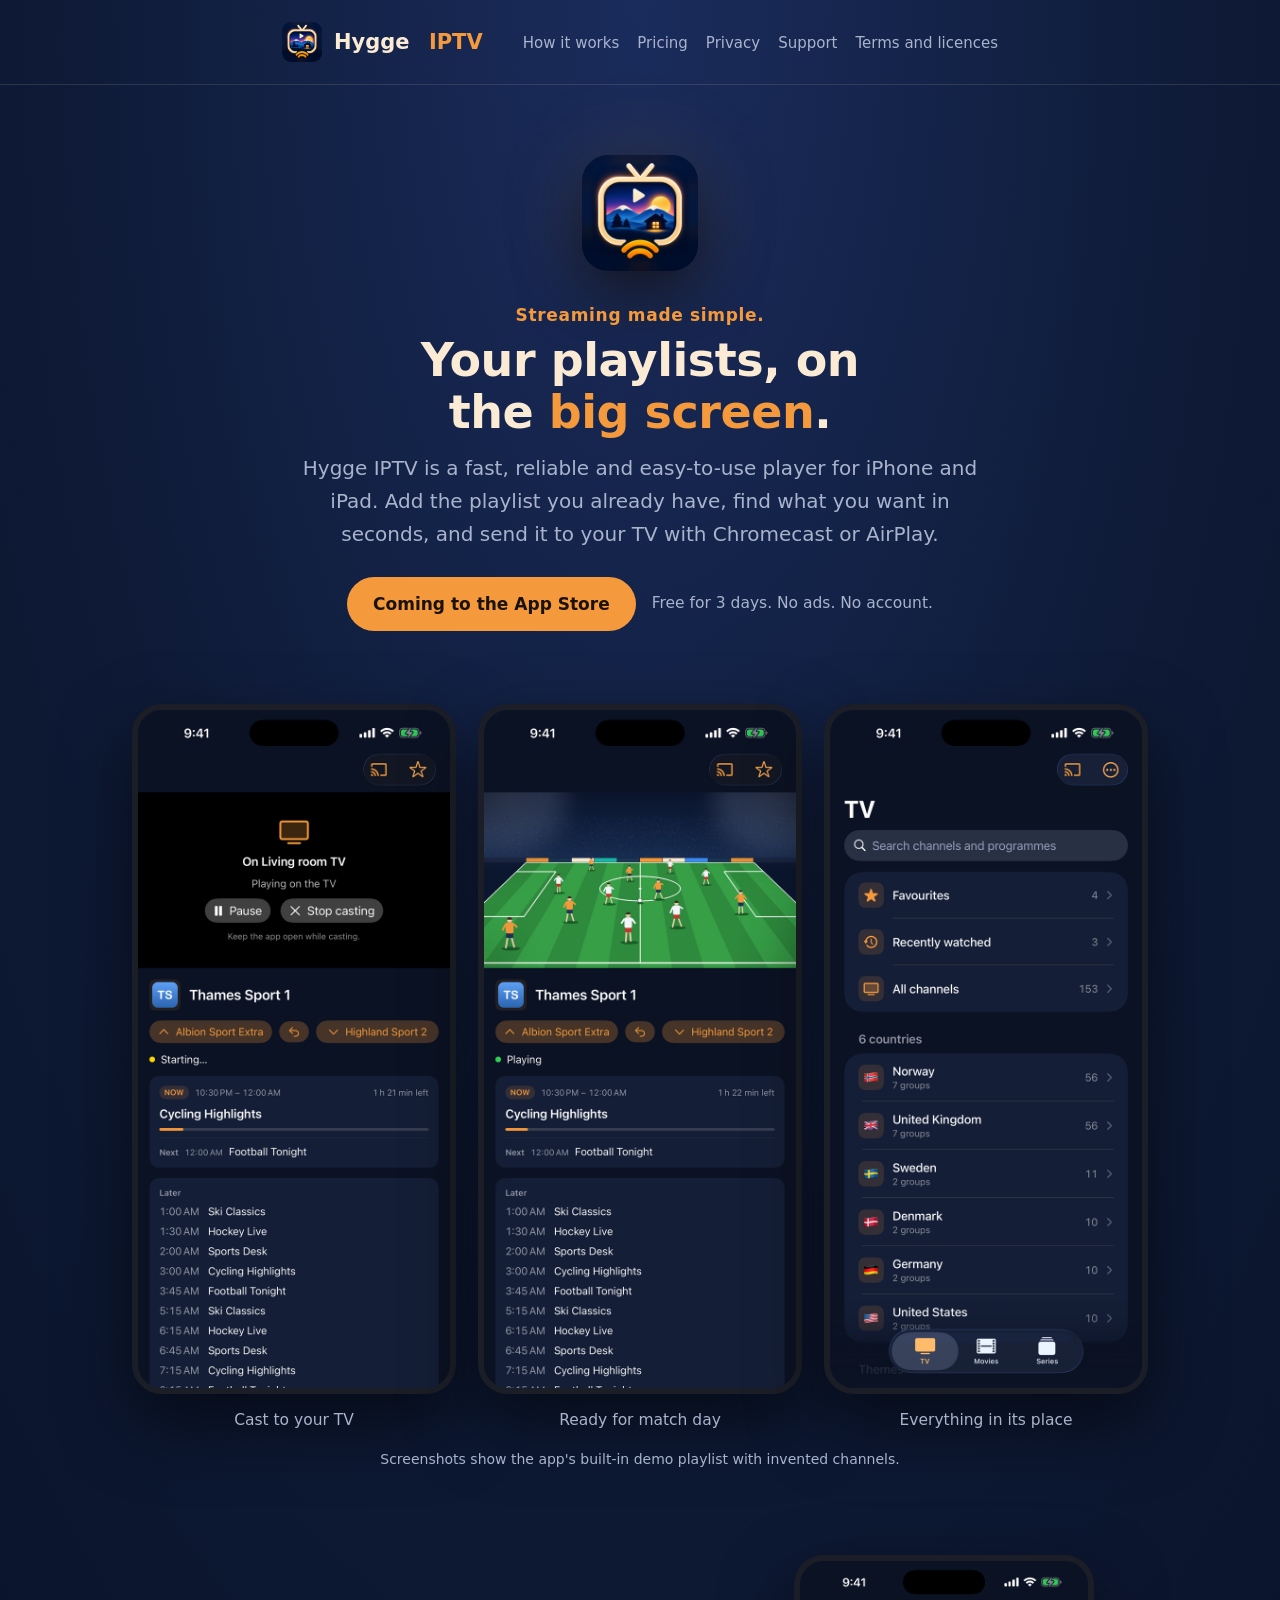
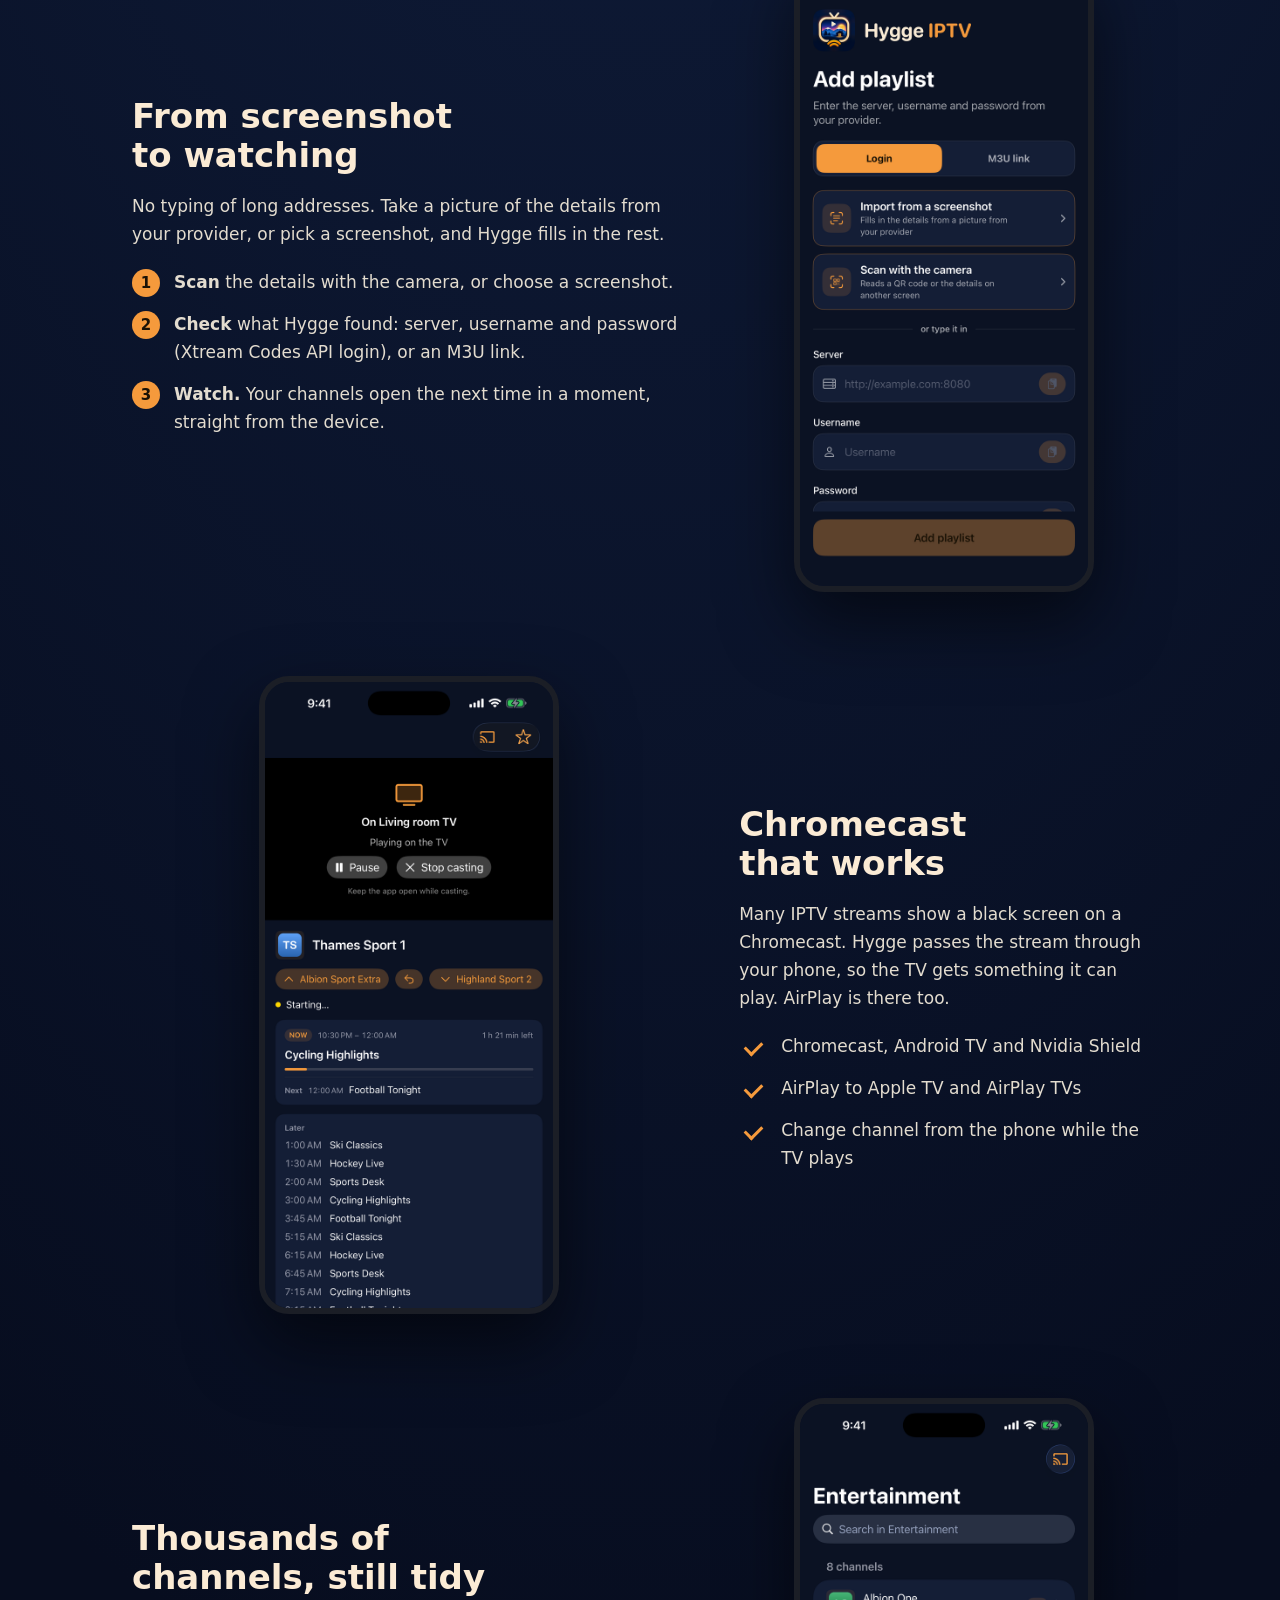
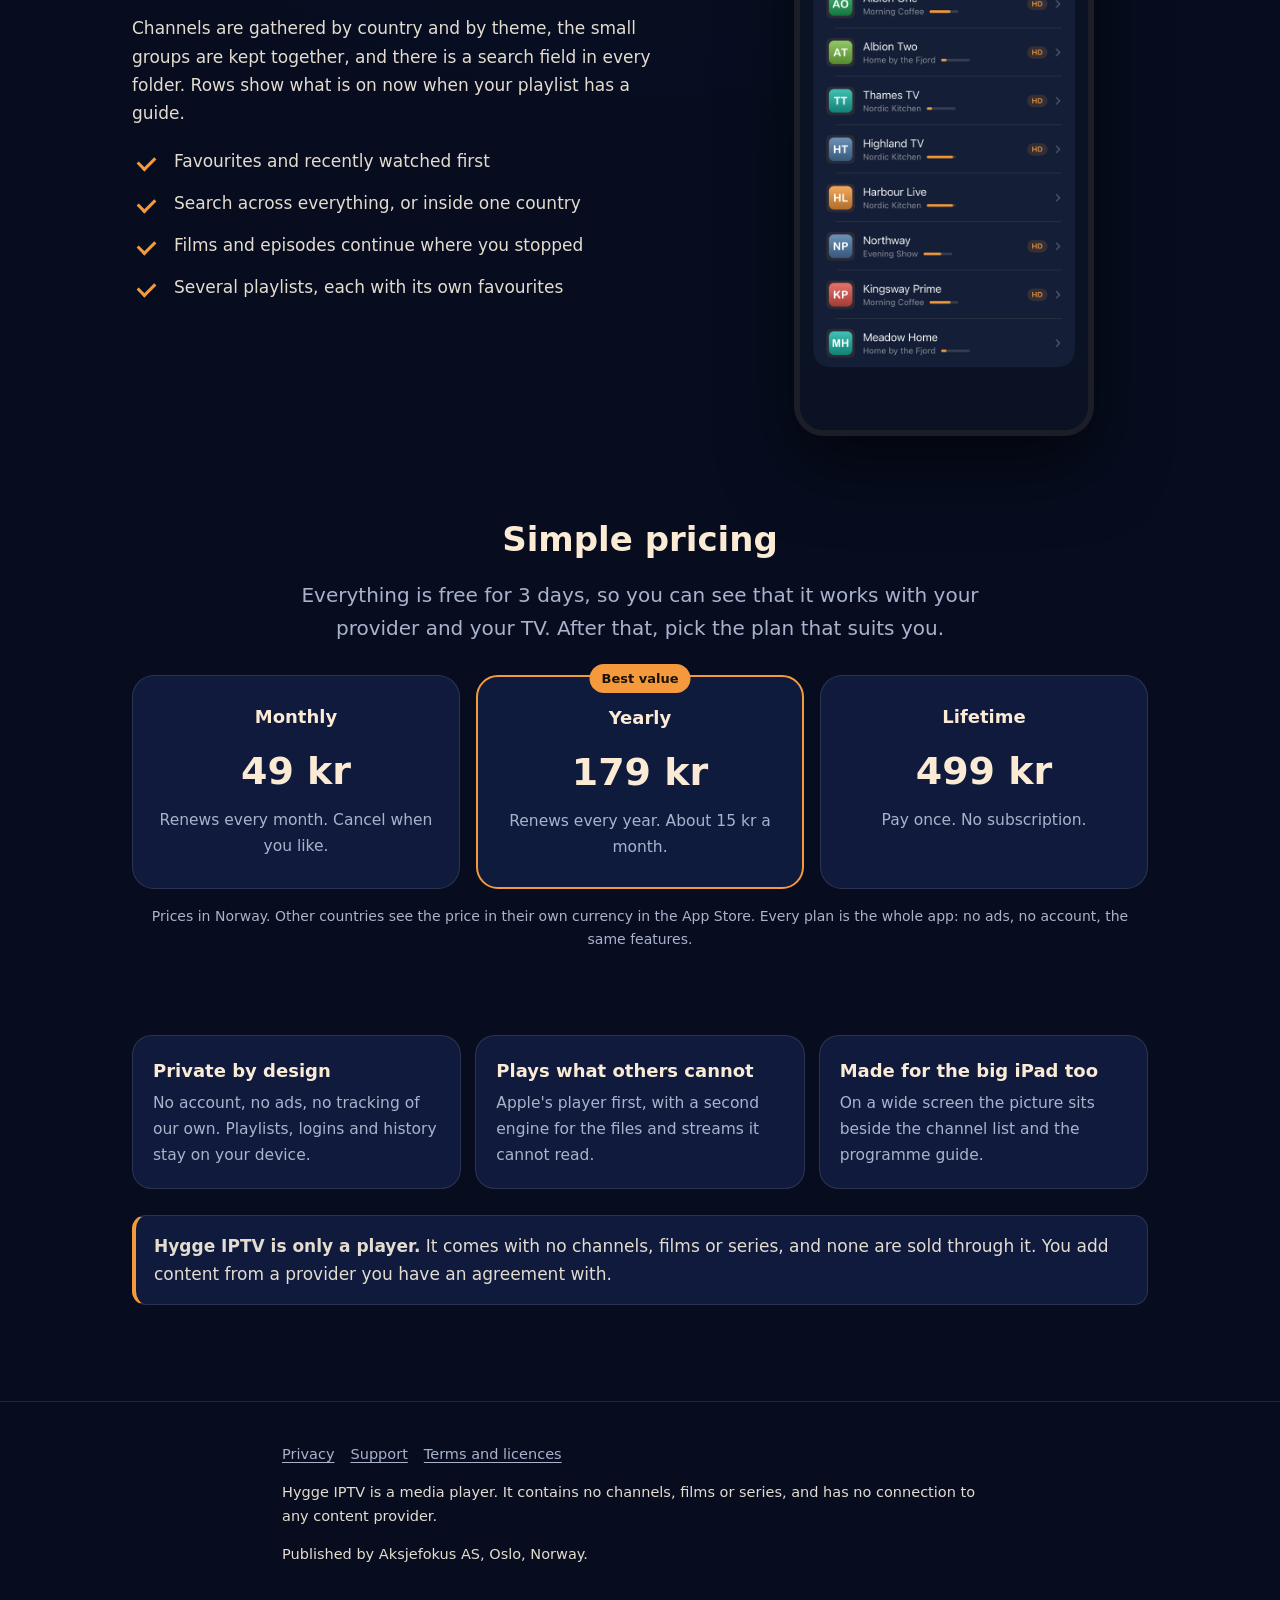
==== commit 1532df40: "Fast, reliable and easy to use Co-Authored-By: Claude Fable 5.2 <noreply@anthropic.com>" ====
--- a/index.html
+++ b/index.html
@@ -4,20 +4,20 @@
 <meta charset="utf-8">
 <meta name="viewport" content="width=device-width, initial-scale=1">
 <title>Hygge IPTV – IPTV player for iPhone and iPad with Chromecast and AirPlay</title>
-<meta name="description" content="A simple, fast IPTV player for your own M3U playlists and Xtream Codes API logins. Chromecast that works, AirPlay, programme guide, import from a screenshot. Free for 3 days, no ads, no account.">
+<meta name="description" content="A fast, reliable and easy-to-use IPTV player for your own M3U playlists and Xtream Codes API logins. Chromecast that works, AirPlay, programme guide, import from a screenshot. Free for 3 days, no ads, no account.">
 <meta name="theme-color" content="#0e1a36">
 <link rel="canonical" href="https://hyggeiptv.app/">
 <meta property="og:type" content="website">
 <meta property="og:site_name" content="Hygge IPTV">
 <meta property="og:title" content="Hygge IPTV – IPTV player for iPhone and iPad with Chromecast and AirPlay">
-<meta property="og:description" content="A simple, fast IPTV player for your own M3U playlists and Xtream Codes API logins. Chromecast that works, AirPlay, programme guide, import from a screenshot. Free for 3 days, no ads, no account.">
+<meta property="og:description" content="A fast, reliable and easy-to-use IPTV player for your own M3U playlists and Xtream Codes API logins. Chromecast that works, AirPlay, programme guide, import from a screenshot. Free for 3 days, no ads, no account.">
 <meta property="og:url" content="https://hyggeiptv.app/">
 <meta property="og:image" content="https://hyggeiptv.app/assets/share.png">
 <meta property="og:image:width" content="1200">
 <meta property="og:image:height" content="630">
 <meta name="twitter:card" content="summary_large_image">
 <meta name="twitter:title" content="Hygge IPTV – IPTV player for iPhone and iPad with Chromecast and AirPlay">
-<meta name="twitter:description" content="A simple, fast IPTV player for your own M3U playlists and Xtream Codes API logins. Chromecast that works, AirPlay, programme guide, import from a screenshot. Free for 3 days, no ads, no account.">
+<meta name="twitter:description" content="A fast, reliable and easy-to-use IPTV player for your own M3U playlists and Xtream Codes API logins. Chromecast that works, AirPlay, programme guide, import from a screenshot. Free for 3 days, no ads, no account.">
 <meta name="twitter:image" content="https://hyggeiptv.app/assets/share.png">
 <script type="application/ld+json">
 {
@@ -58,7 +58,7 @@
   <img class="appicon" src="assets/icon-512.png" alt="Hygge IPTV app icon: an old TV showing a cabin with a lit window under mountains">
   <p class="kicker">Streaming made simple.</p>
   <h1>Your playlists, on the <span>big screen</span>.</h1>
-  <p class="lead">Hygge IPTV is a simple, fast player for iPhone and iPad. Add the playlist you already have, find what you want in seconds, and send it to your TV with Chromecast or AirPlay.</p>
+  <p class="lead">Hygge IPTV is a fast, reliable and easy-to-use player for iPhone and iPad. Add the playlist you already have, find what you want in seconds, and send it to your TV with Chromecast or AirPlay.</p>
   <p class="cta"><span class="button">Coming to the App Store</span><span class="aside">Free for 3 days. No ads. No account.</span></p>
 </section>
 
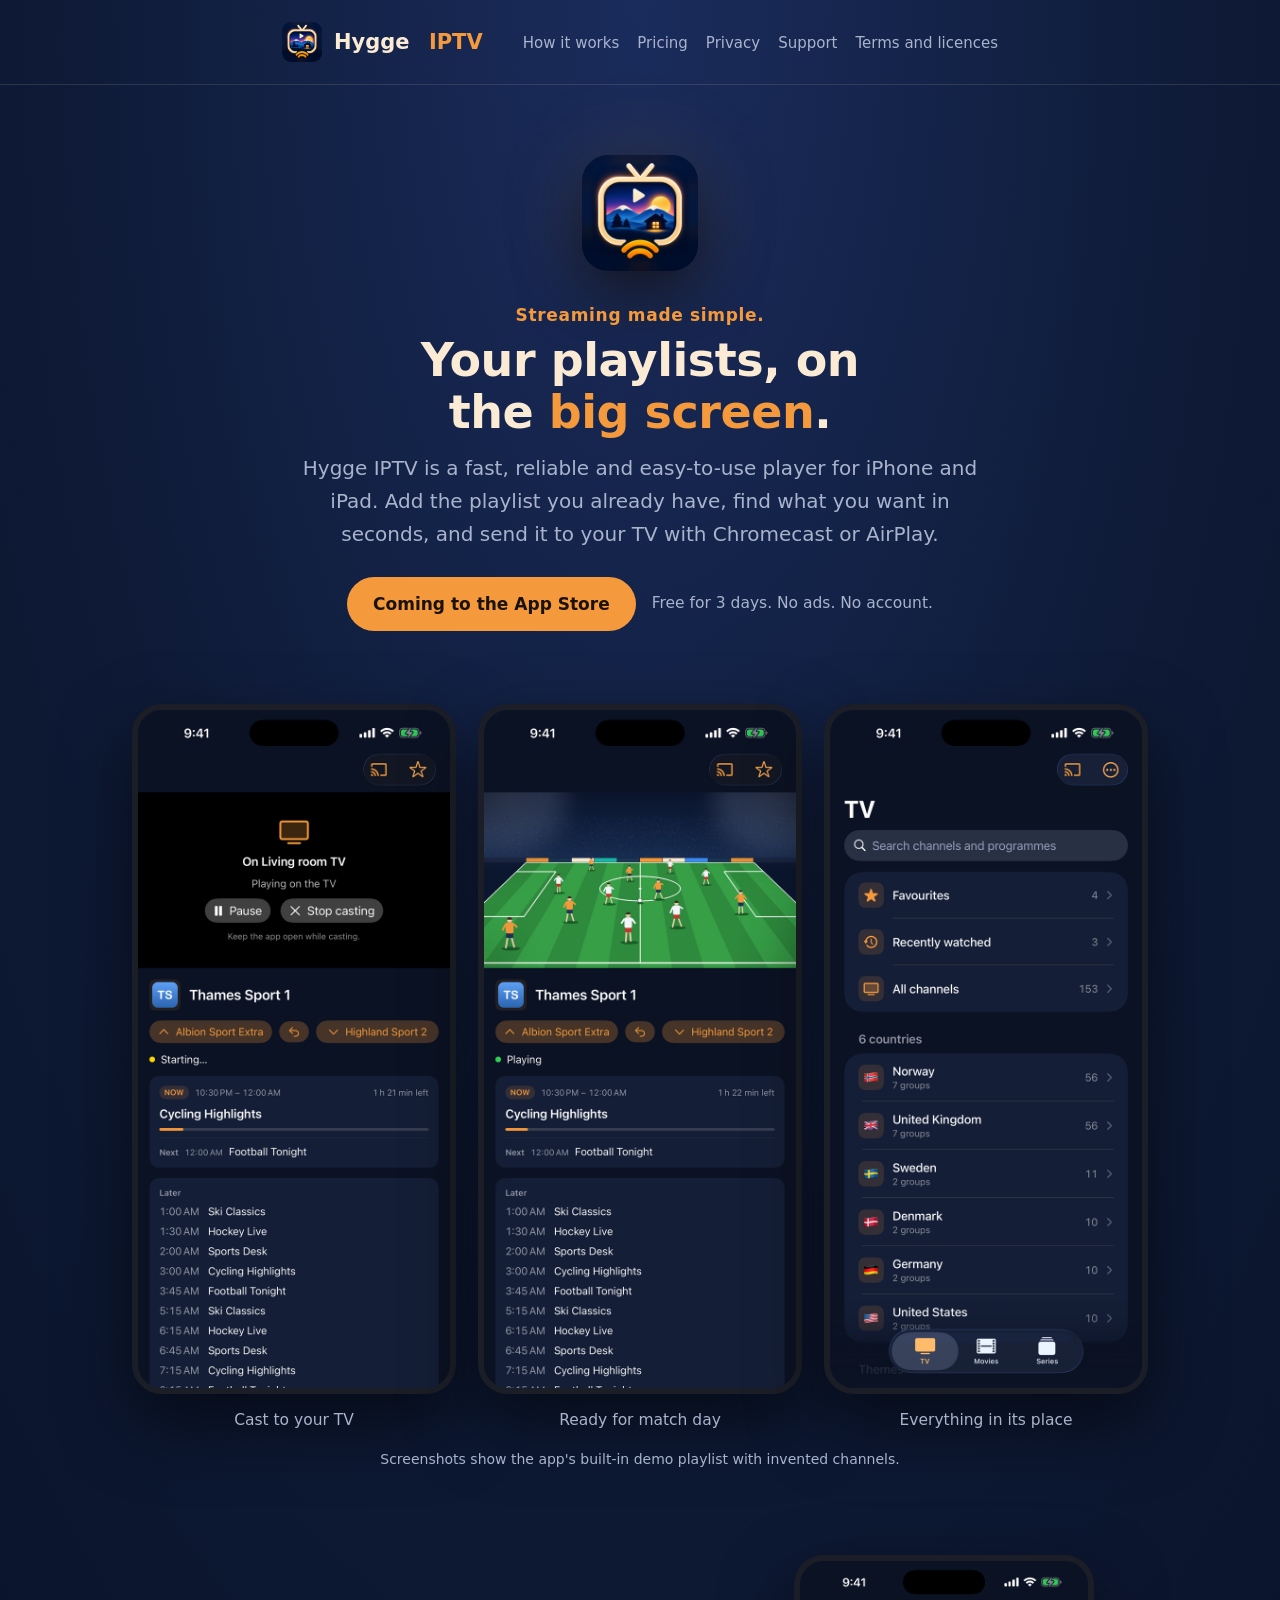
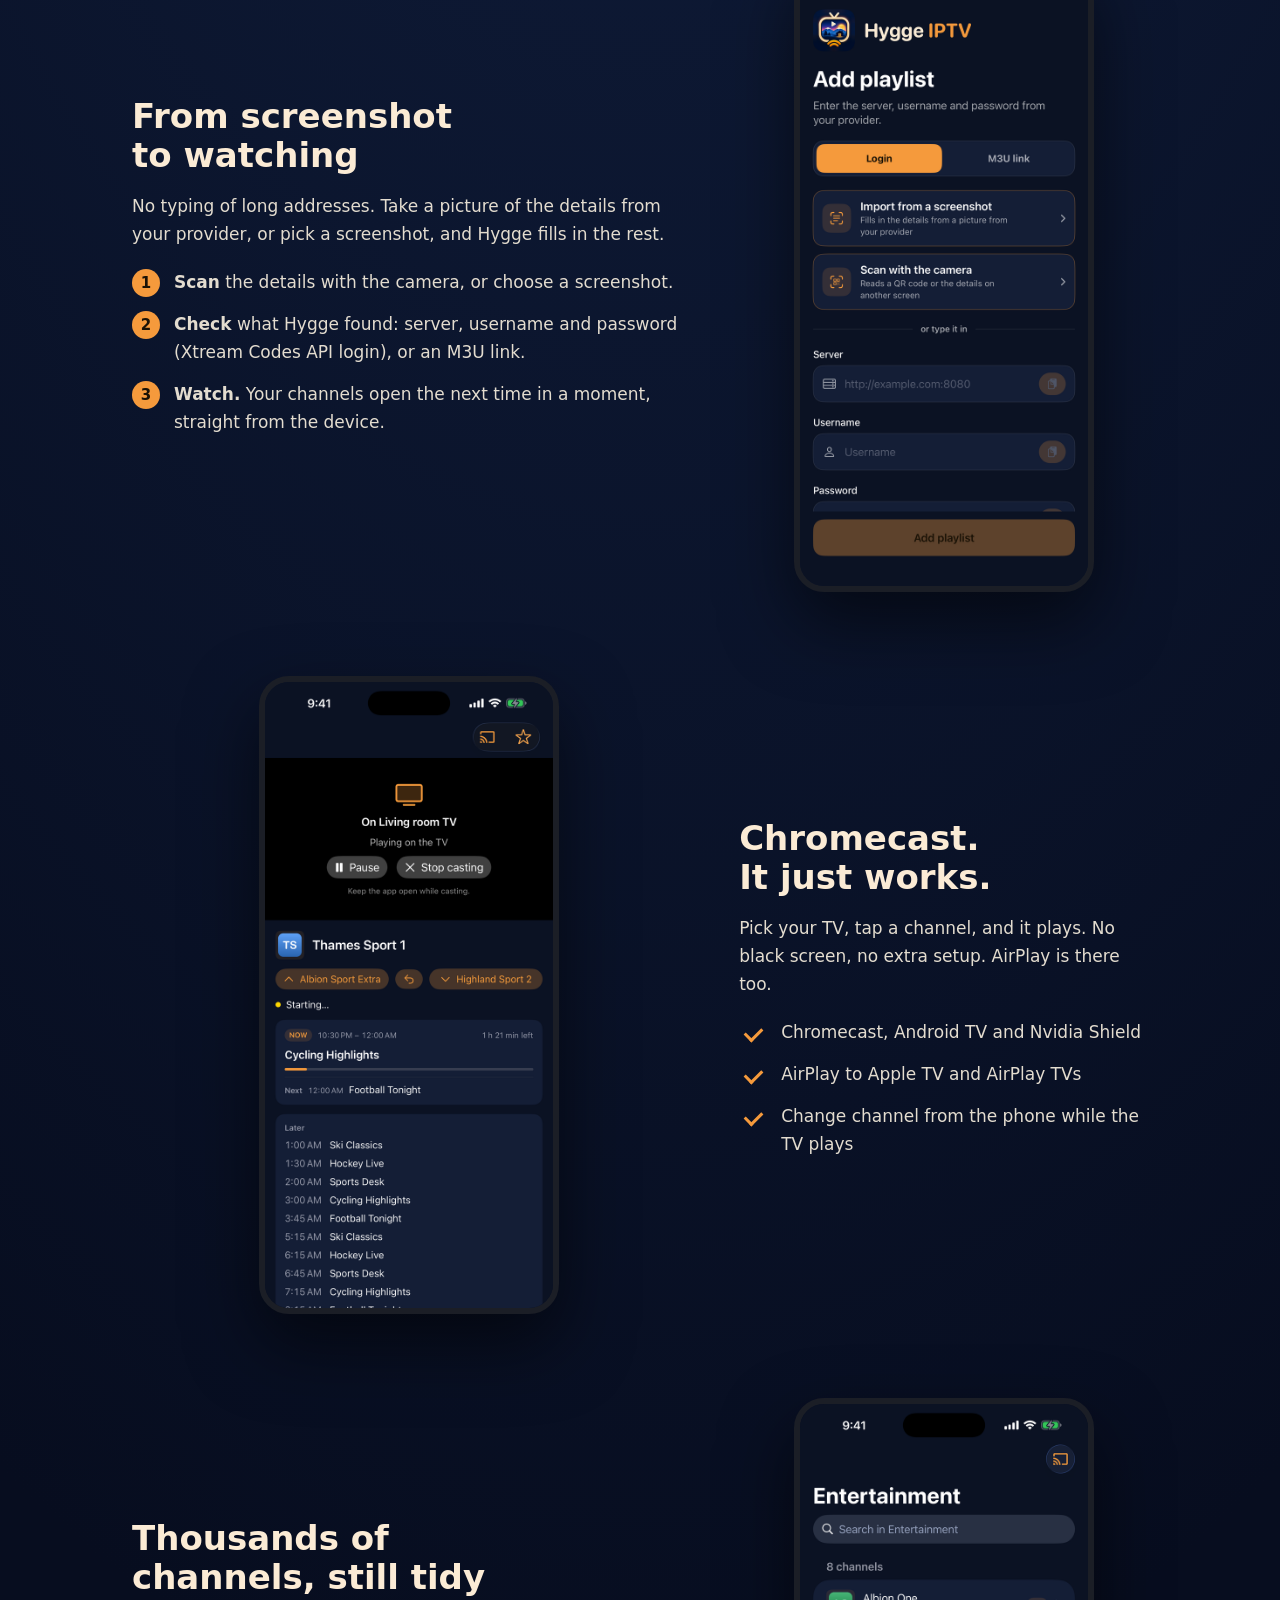
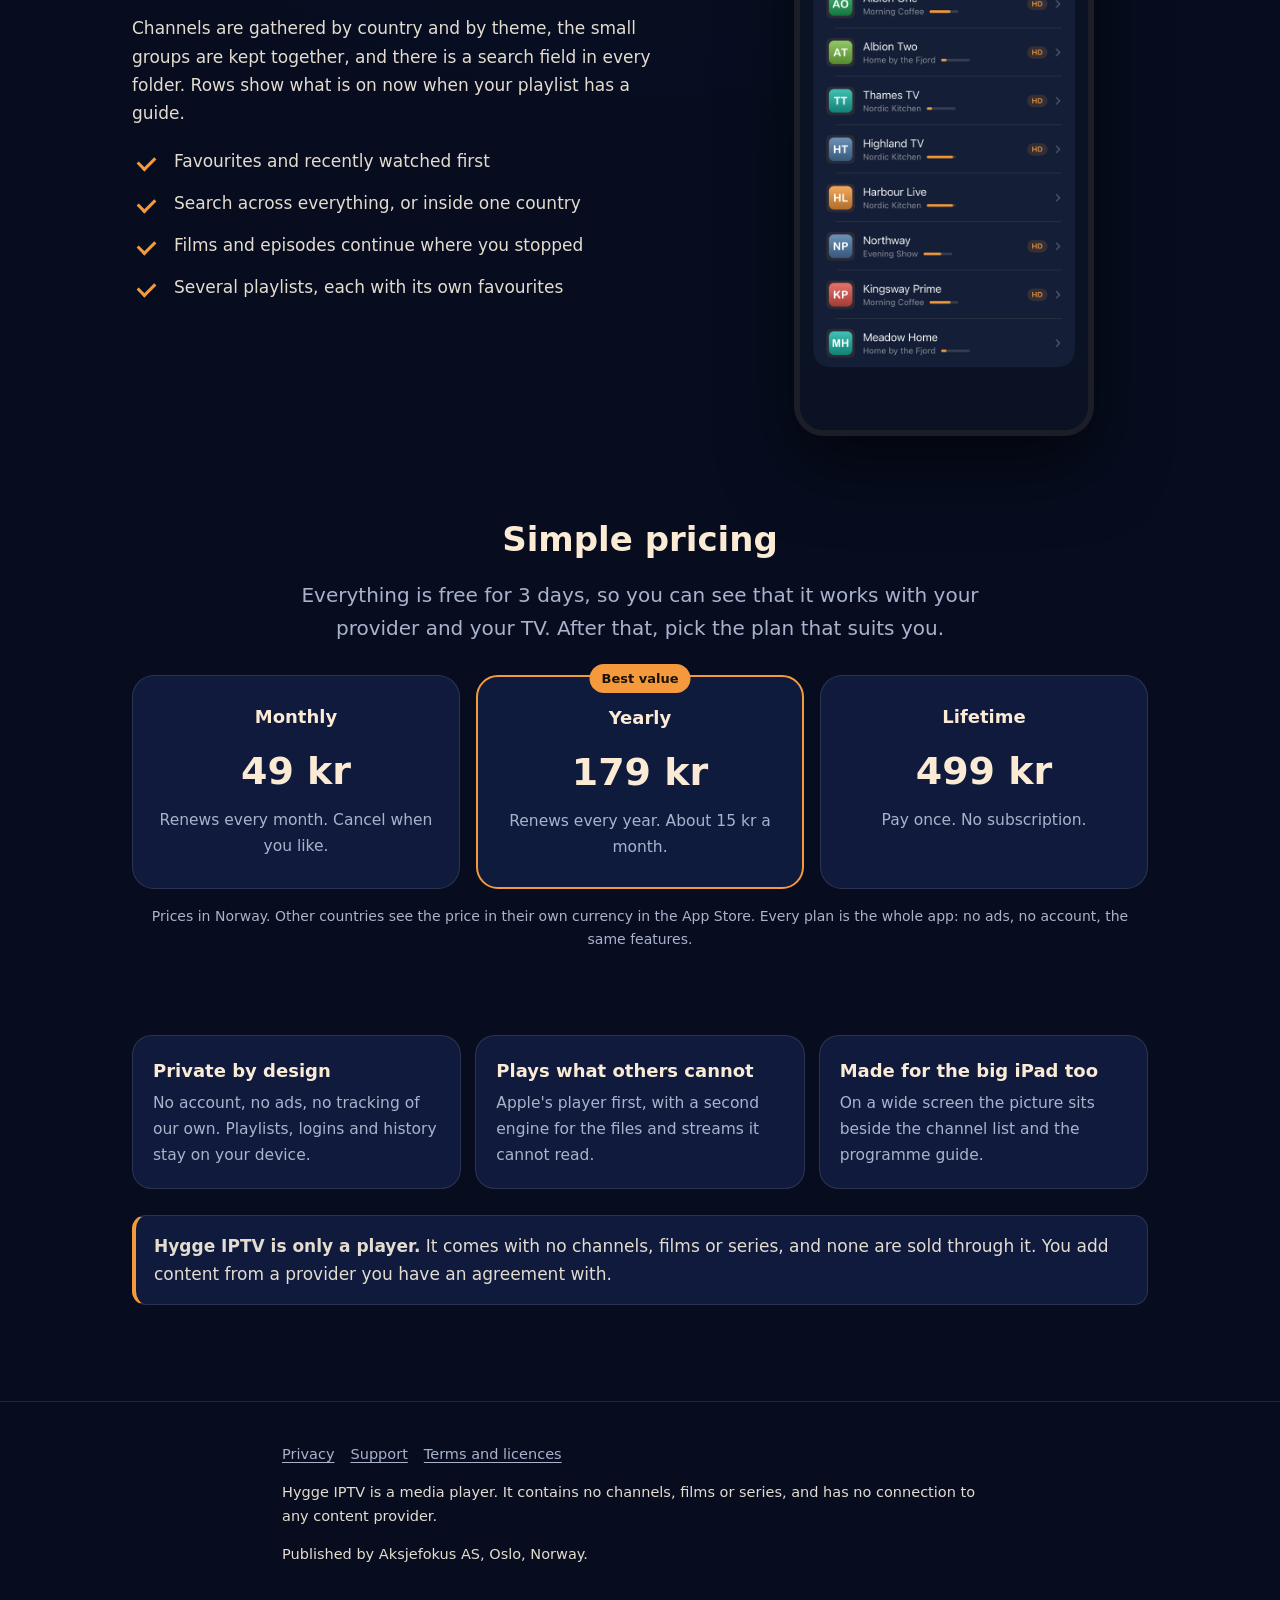
==== commit 1f2385f6: "Chromecast: it just works Co-Authored-By: Claude Fable 5.2 <noreply@anthropic.com>" ====
--- a/index.html
+++ b/index.html
@@ -84,8 +84,8 @@
 
 <section class="band reverse" id="cast">
   <div class="text">
-    <h2>Chromecast that works</h2>
-    <p>Many IPTV streams show a black screen on a Chromecast. Hygge passes the stream through your phone, so the TV gets something it can play. AirPlay is there too.</p>
+    <h2>Chromecast. It just works.</h2>
+    <p>Pick your TV, tap a channel, and it plays. No black screen, no extra setup. AirPlay is there too.</p>
     <ul class="ticks">
       <li>Chromecast, Android TV and Nvidia Shield</li>
       <li>AirPlay to Apple TV and AirPlay TVs</li>
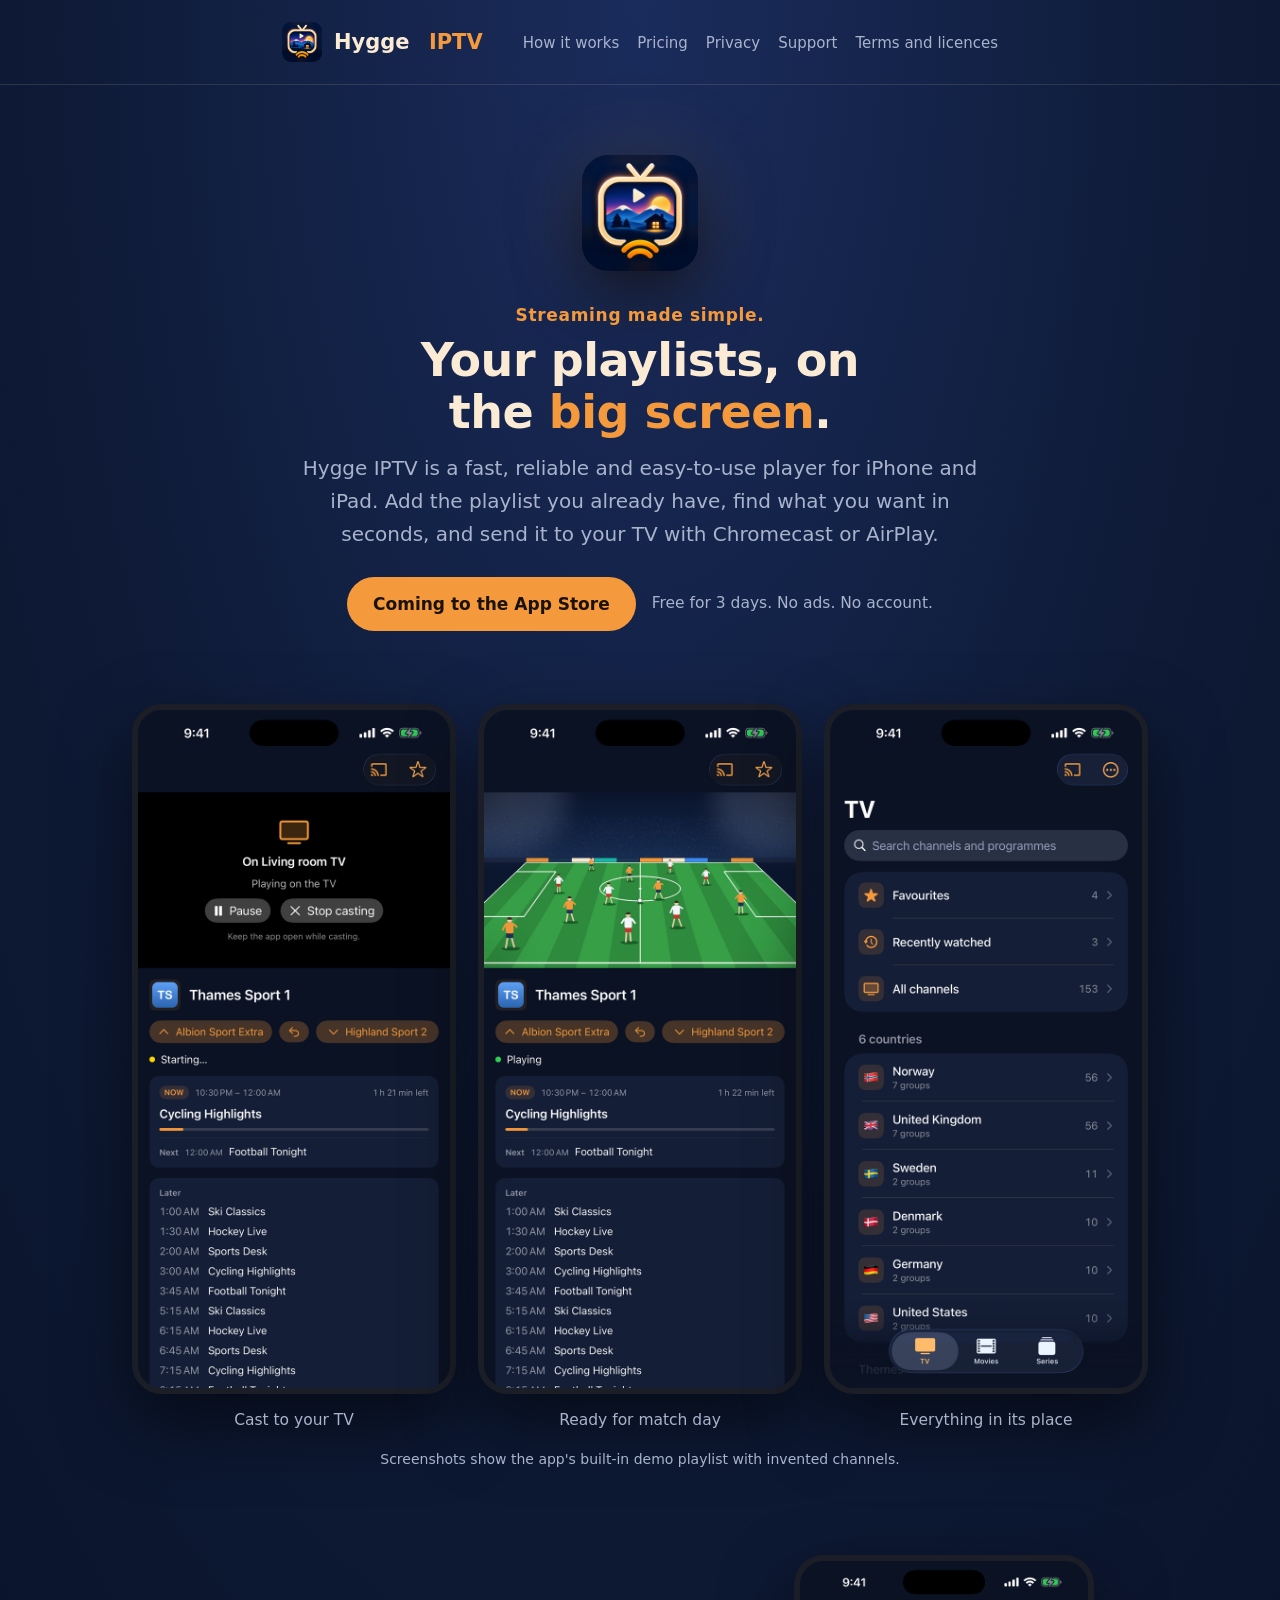
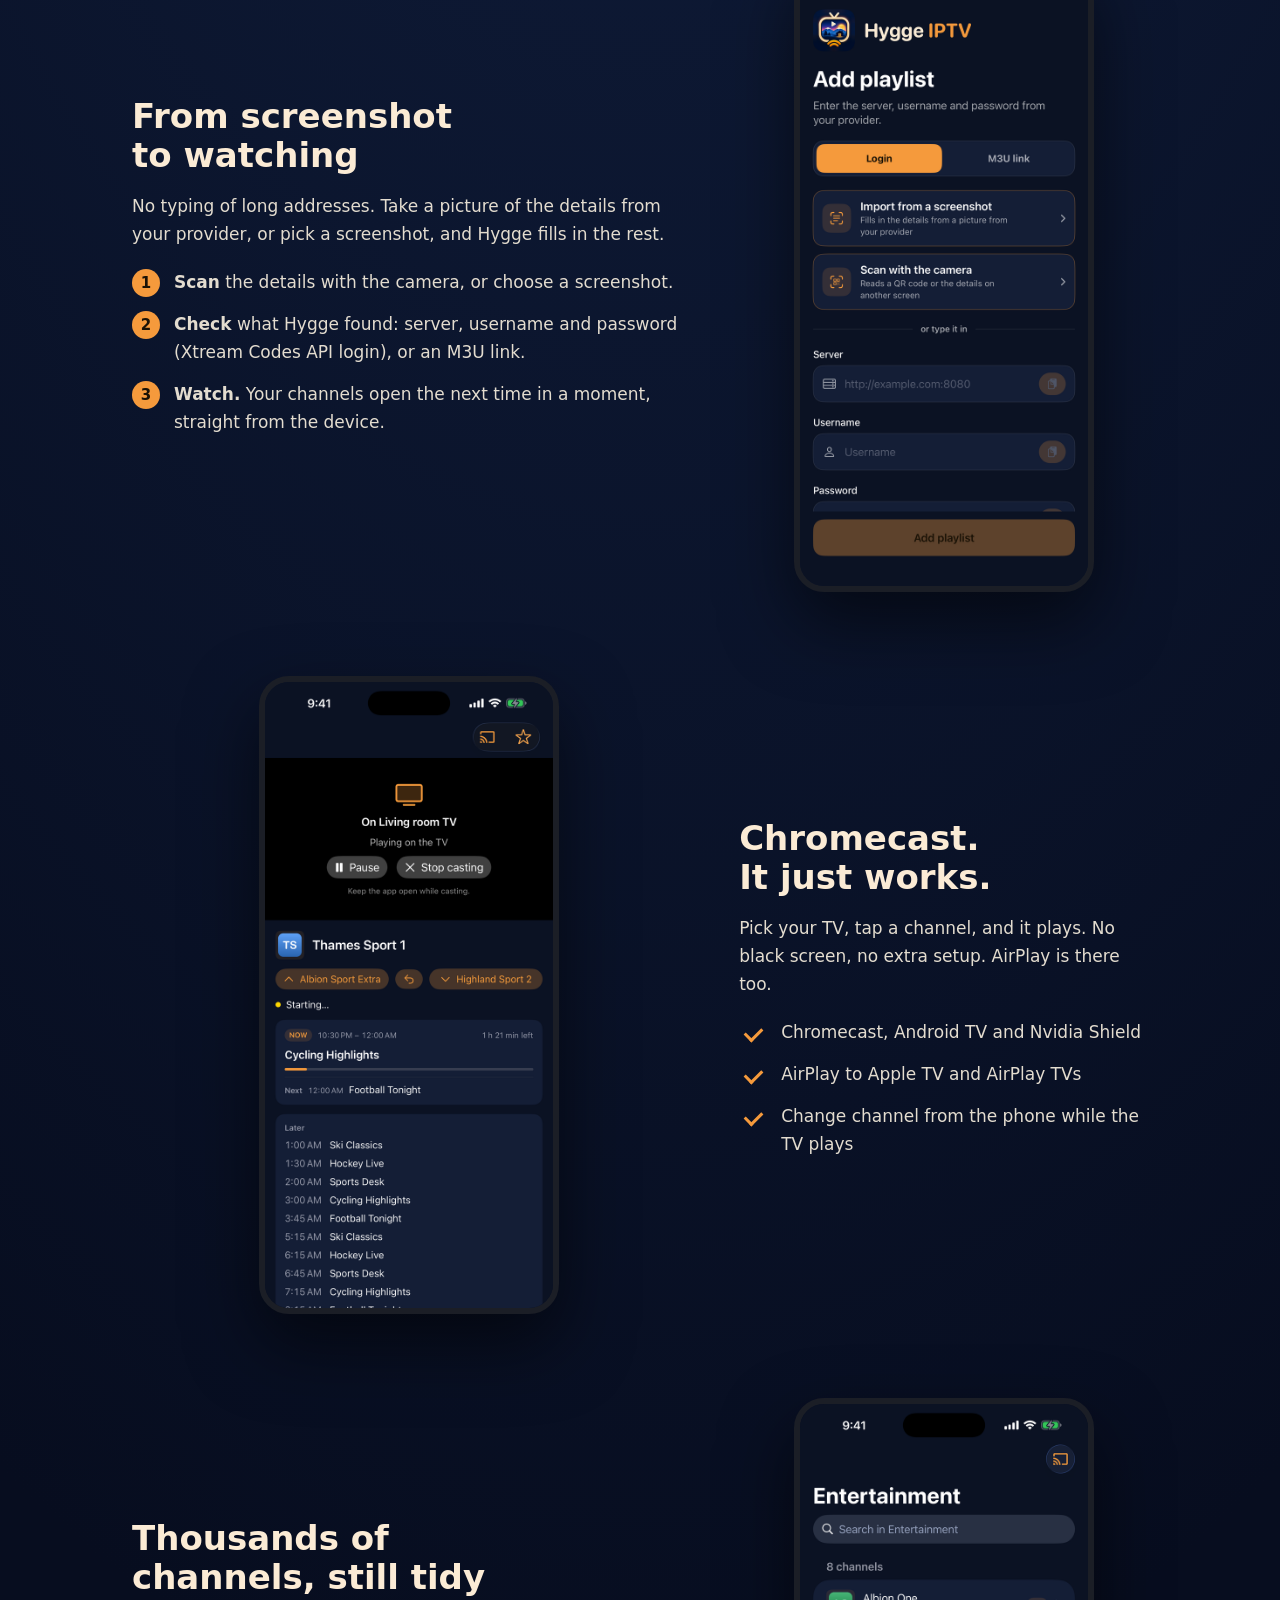
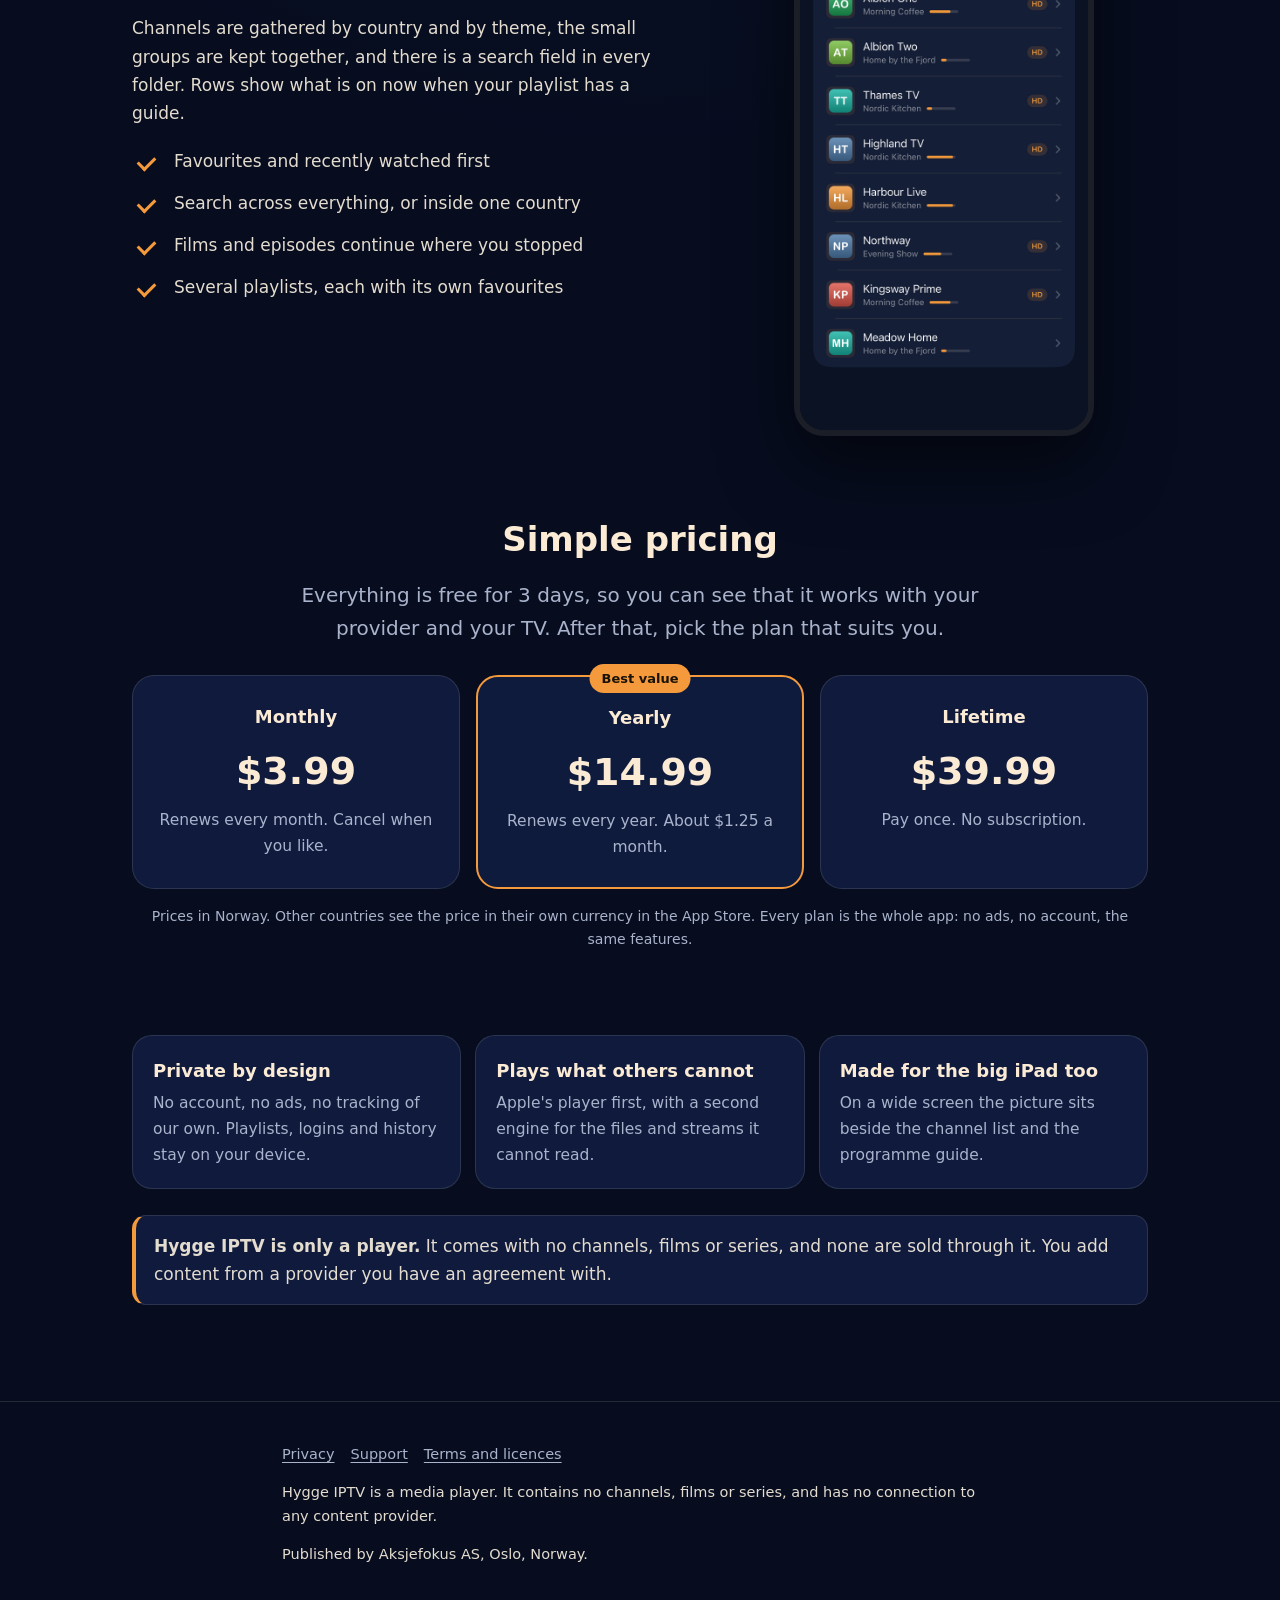
==== commit a1936efa: "Prices in US dollars Co-Authored-By: Claude Fable 5.2 <noreply@anthropic.com>" ====
--- a/index.html
+++ b/index.html
@@ -31,9 +31,9 @@
   "image": "https://hyggeiptv.app/assets/icon-512.png",
   "offers": {
     "@type": "AggregateOffer",
-    "priceCurrency": "NOK",
-    "lowPrice": "49",
-    "highPrice": "499",
+    "priceCurrency": "USD",
+    "lowPrice": "3.99",
+    "highPrice": "39.99",
     "offerCount": "3"
   },
   "publisher": {
@@ -113,9 +113,9 @@
   <h2 class="center">Simple pricing</h2>
   <p class="lead center">Everything is free for 3 days, so you can see that it works with your provider and your TV. After that, pick the plan that suits you.</p>
   <div class="plans">
-    <div class="plan"><h3>Monthly</h3><p class="price">49 kr</p><p>Renews every month. Cancel when you like.</p></div>
-    <div class="plan best"><span class="tag">Best value</span><h3>Yearly</h3><p class="price">179 kr</p><p>Renews every year. About 15 kr a month.</p></div>
-    <div class="plan"><h3>Lifetime</h3><p class="price">499 kr</p><p>Pay once. No subscription.</p></div>
+    <div class="plan"><h3>Monthly</h3><p class="price">$3.99</p><p>Renews every month. Cancel when you like.</p></div>
+    <div class="plan best"><span class="tag">Best value</span><h3>Yearly</h3><p class="price">$14.99</p><p>Renews every year. About $1.25 a month.</p></div>
+    <div class="plan"><h3>Lifetime</h3><p class="price">$39.99</p><p>Pay once. No subscription.</p></div>
   </div>
   <p class="fineprint center">Prices in Norway. Other countries see the price in their own currency in the App Store. Every plan is the whole app: no ads, no account, the same features.</p>
 </section>
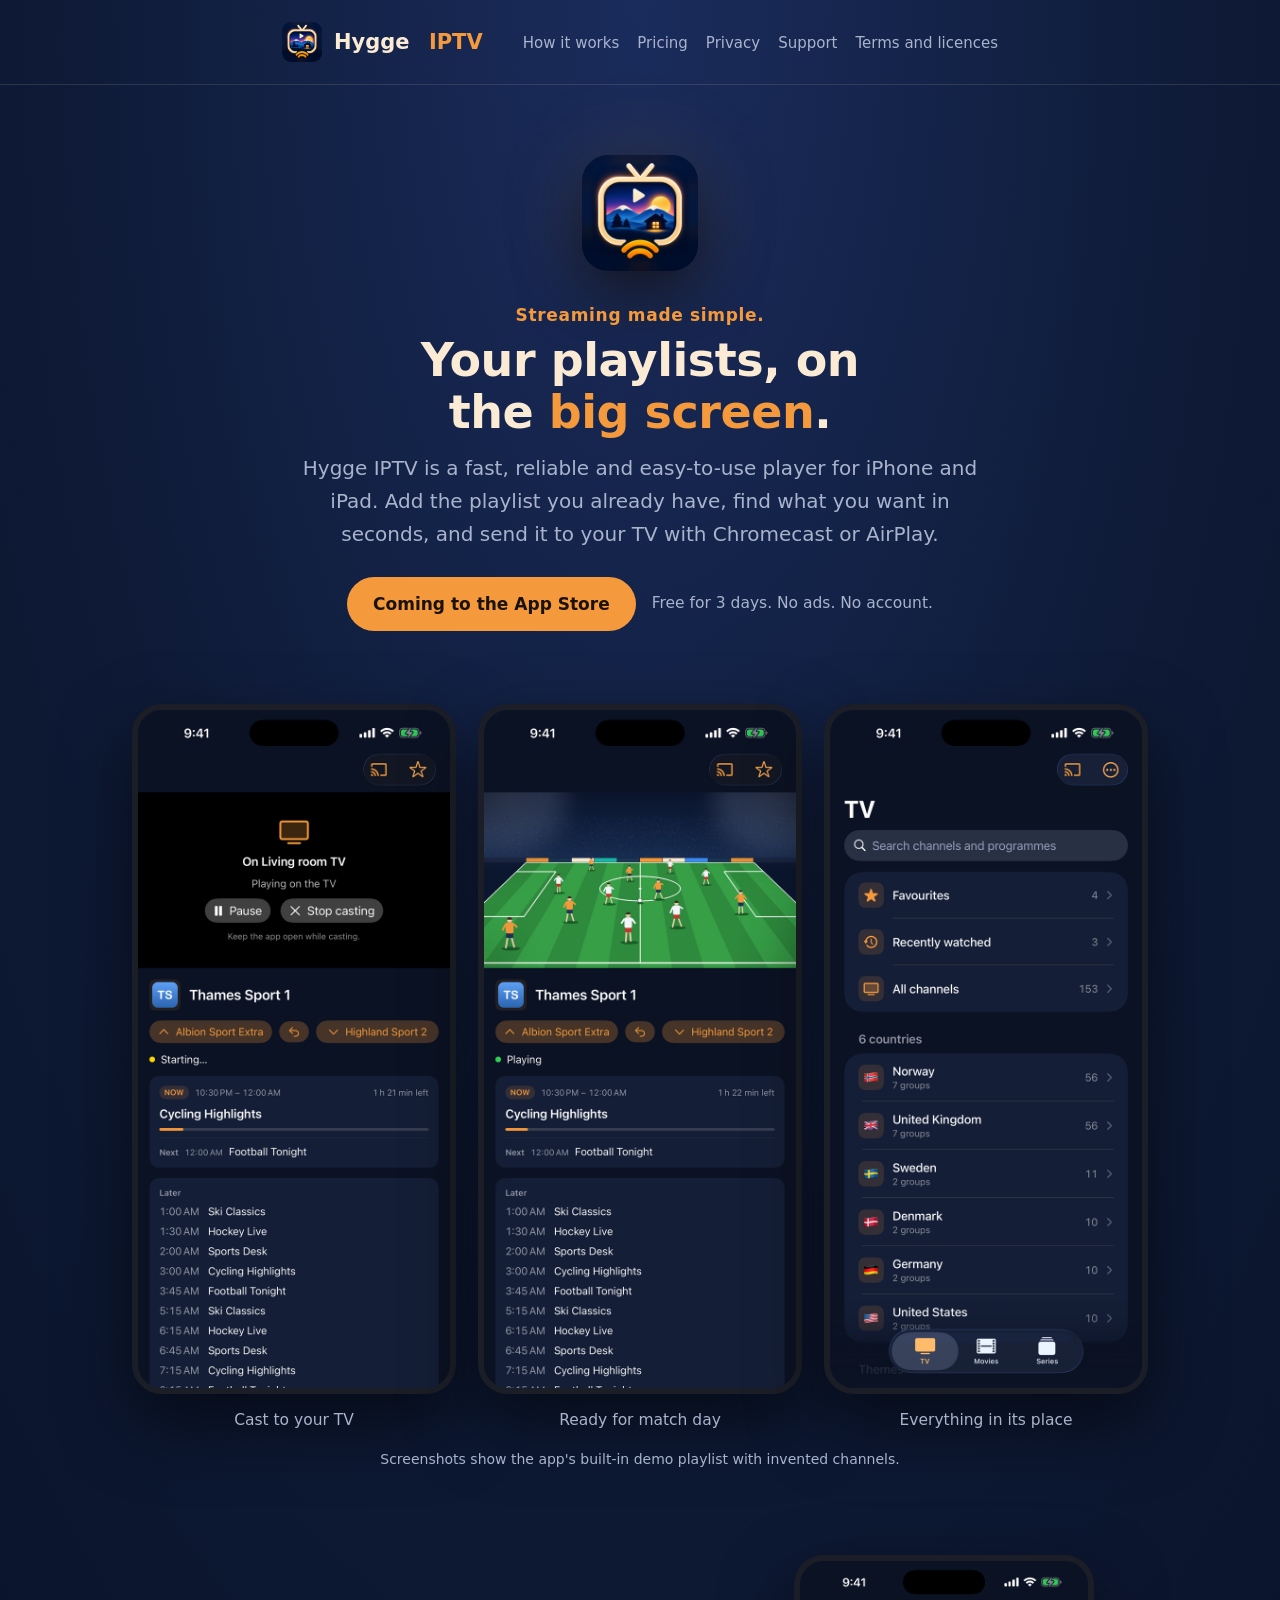
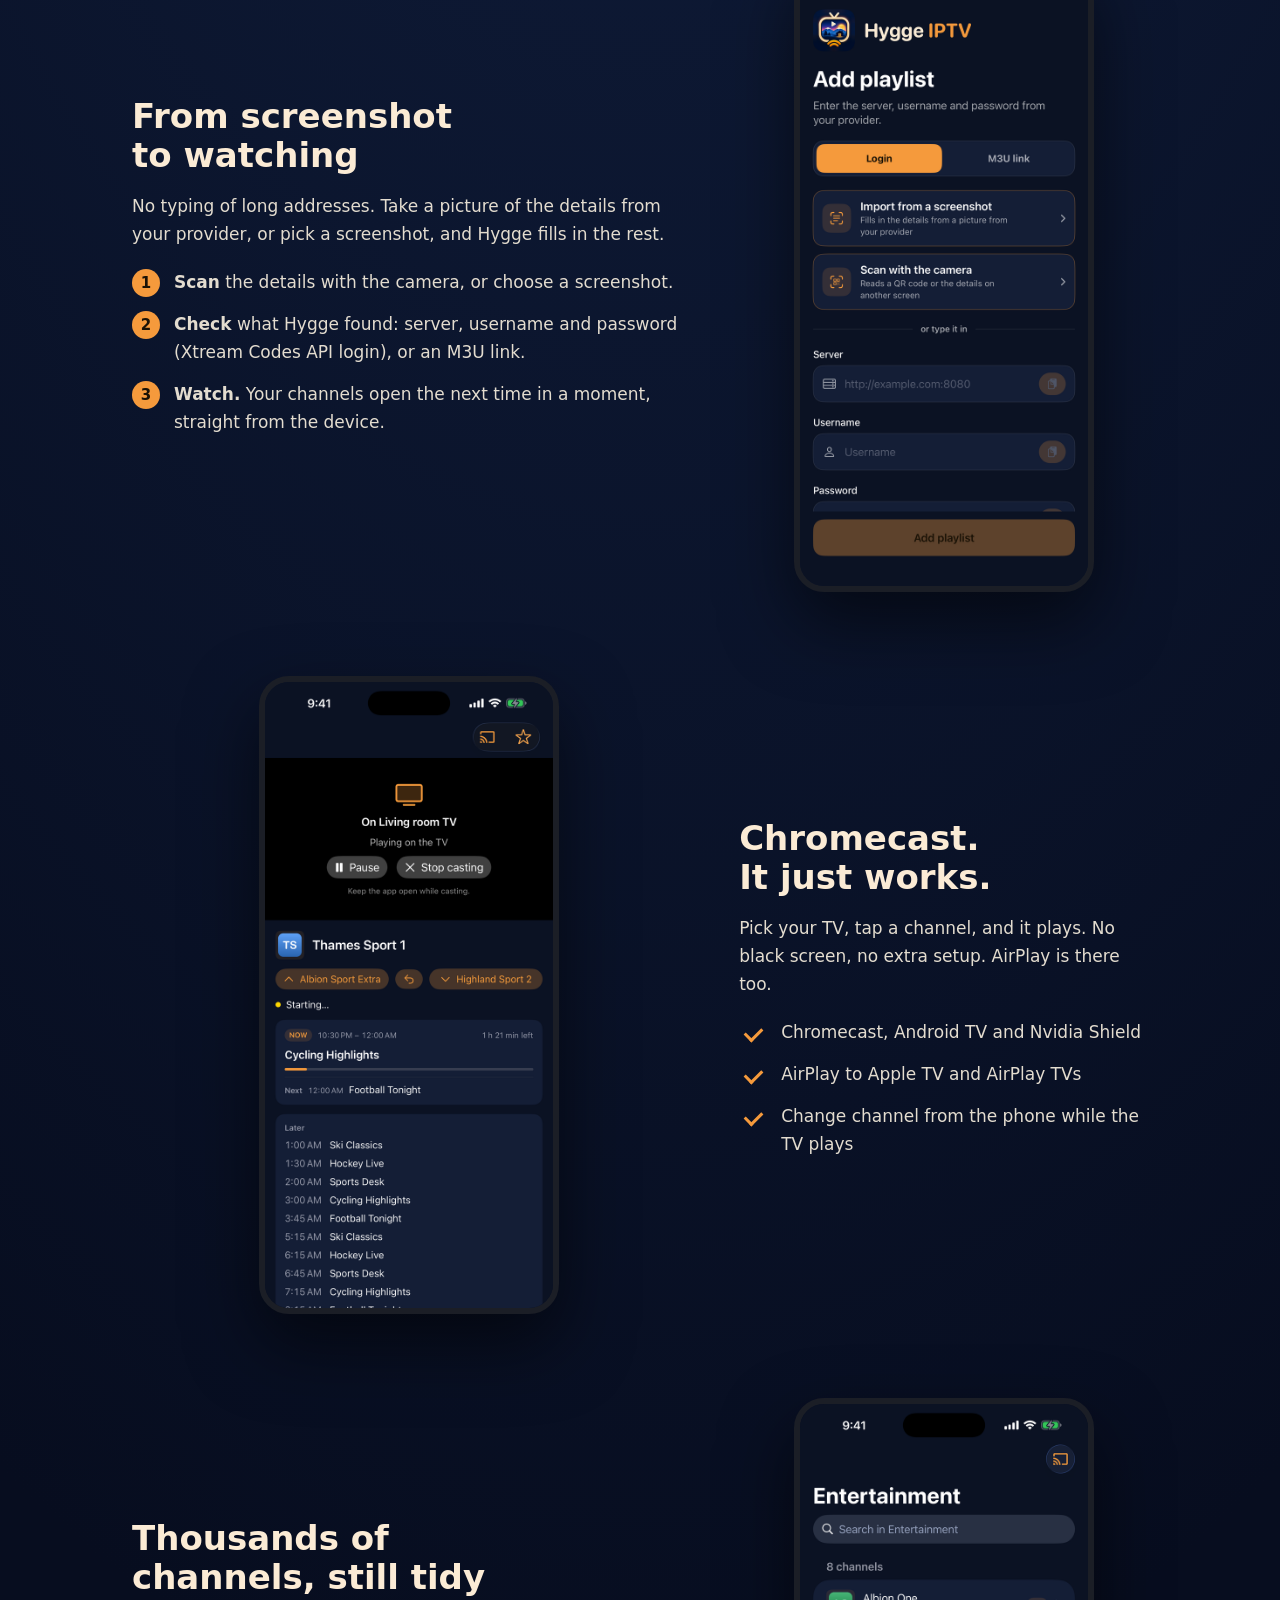
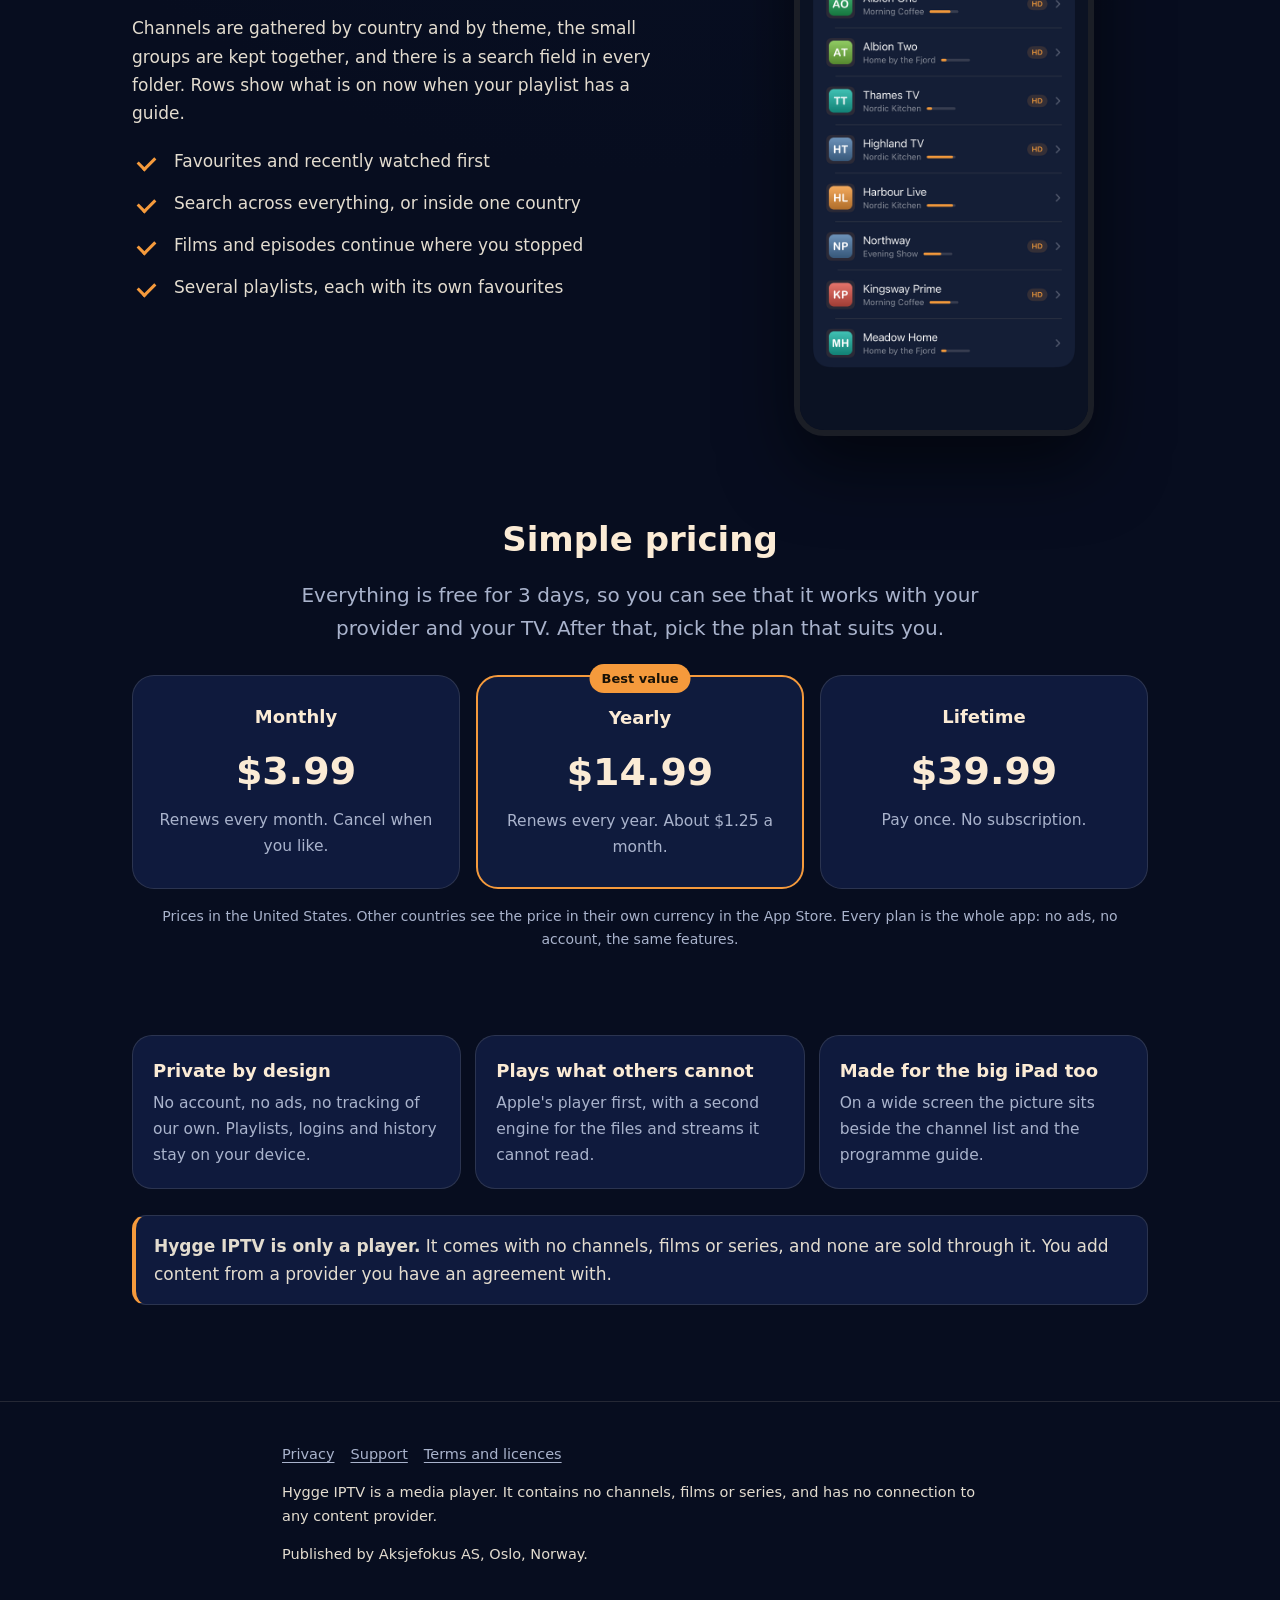
==== commit 473879b0: "Price note says United States Co-Authored-By: Claude Fable 5.2 <noreply@anthropic.com>" ====
--- a/index.html
+++ b/index.html
@@ -117,7 +117,7 @@
     <div class="plan best"><span class="tag">Best value</span><h3>Yearly</h3><p class="price">$14.99</p><p>Renews every year. About $1.25 a month.</p></div>
     <div class="plan"><h3>Lifetime</h3><p class="price">$39.99</p><p>Pay once. No subscription.</p></div>
   </div>
-  <p class="fineprint center">Prices in Norway. Other countries see the price in their own currency in the App Store. Every plan is the whole app: no ads, no account, the same features.</p>
+  <p class="fineprint center">Prices in the United States. Other countries see the price in their own currency in the App Store. Every plan is the whole app: no ads, no account, the same features.</p>
 </section>
 
 <section class="cards">
